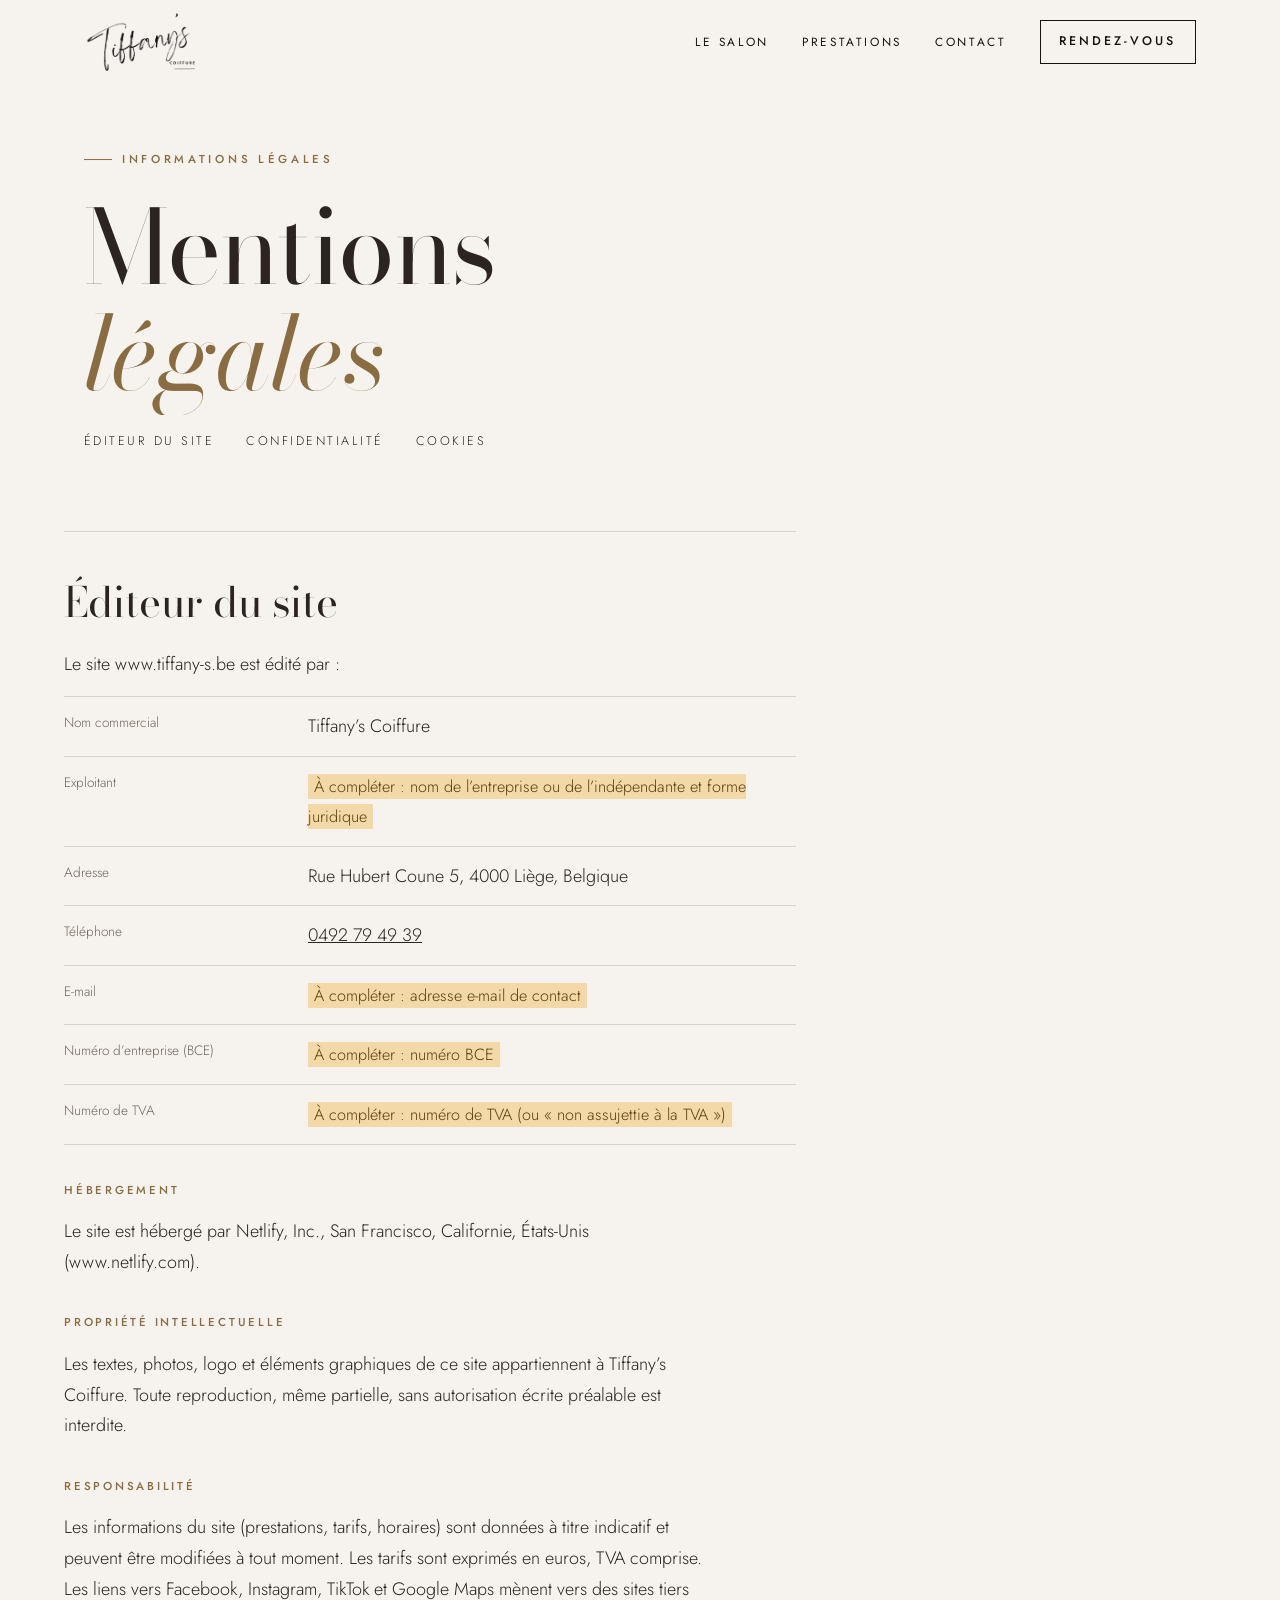
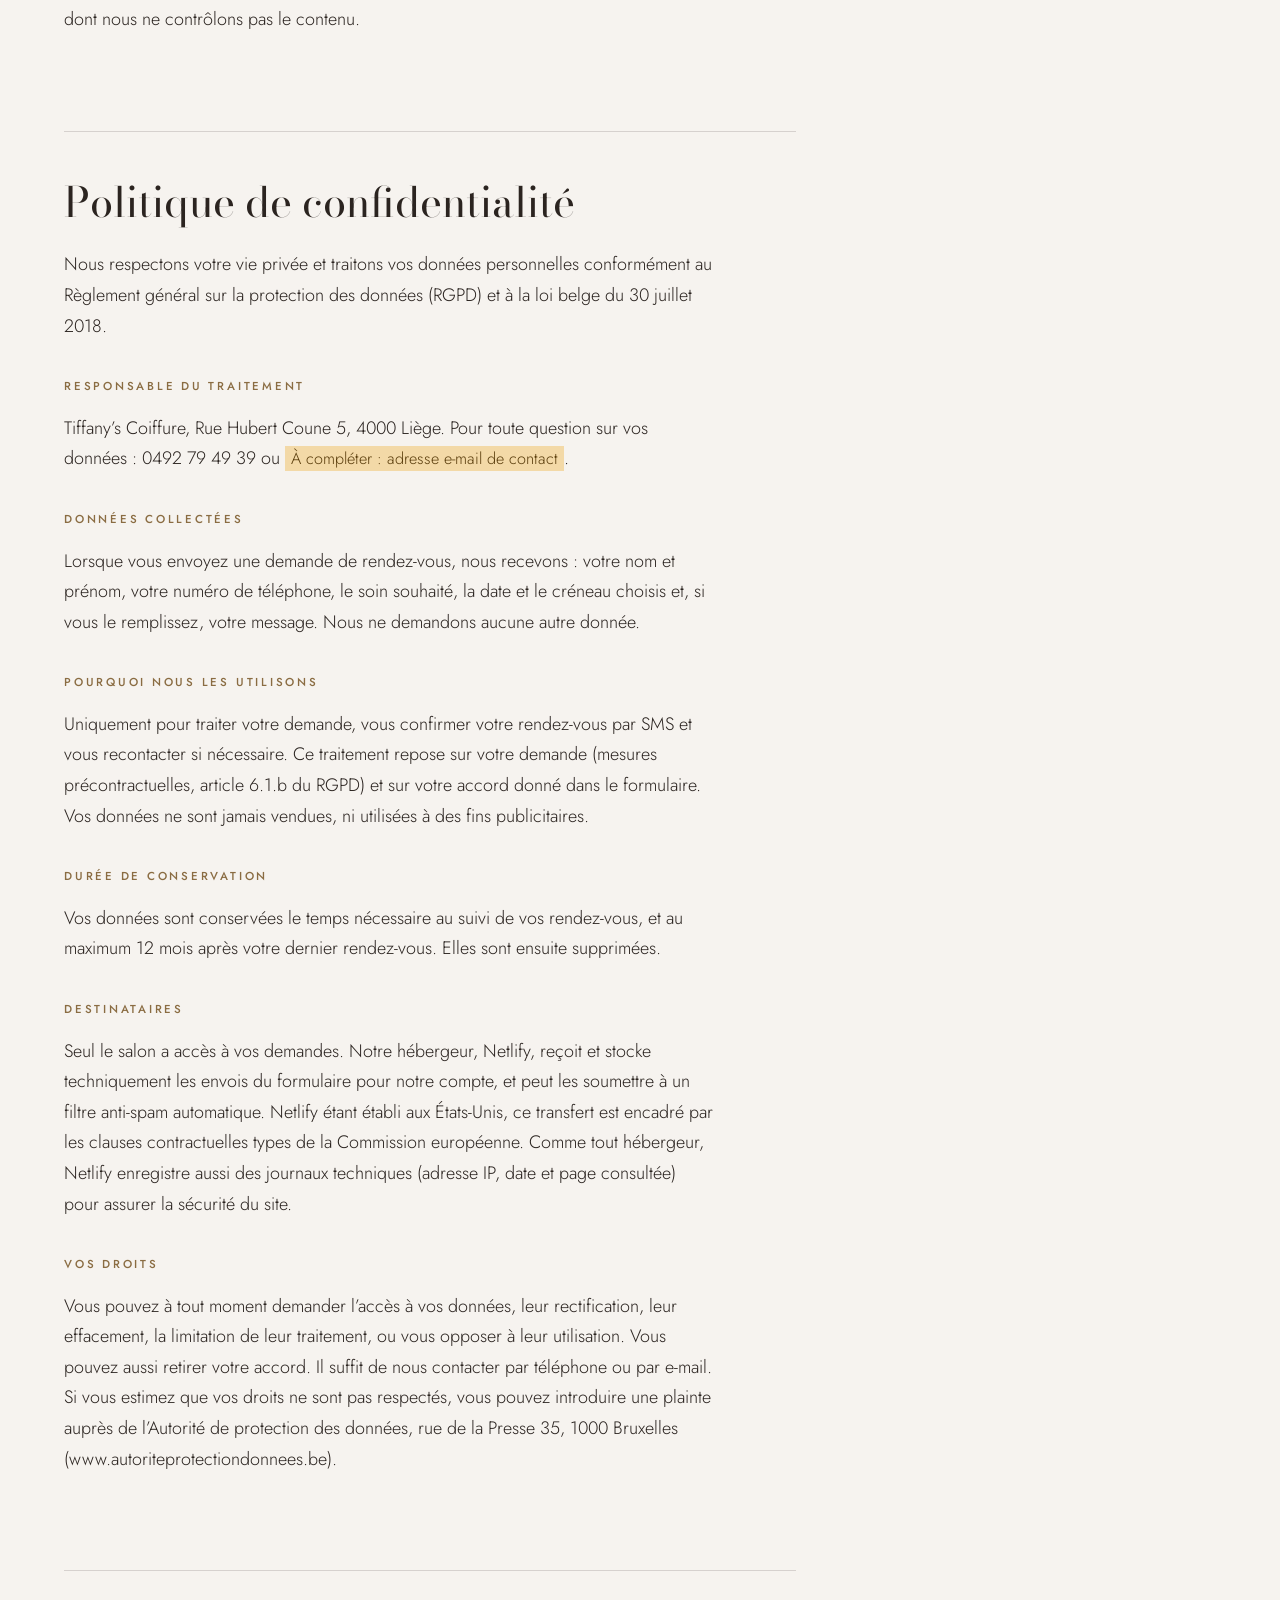
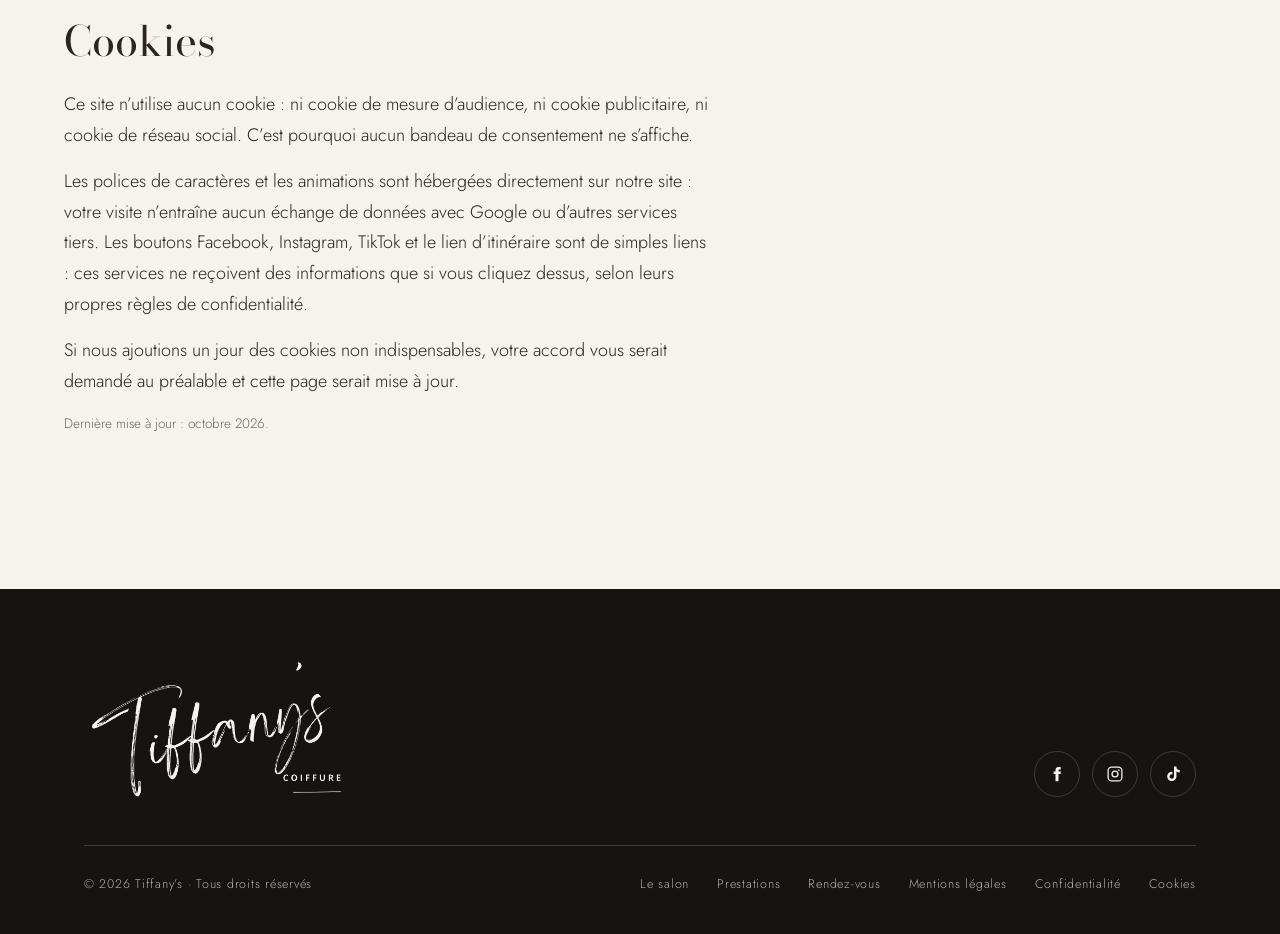
==== mentions-legales.html @ 4e2b8aac "Tiffany's Coiffure : photos et logo du salon, polices hébergées, mentions légales - photos, logo tra" ====
<!DOCTYPE html>
<html lang="fr">
<head>
  <meta charset="utf-8">
  <meta name="viewport" content="width=device-width, initial-scale=1, viewport-fit=cover">
  <title>Mentions légales · Tiffany’s Coiffure</title>
  <meta name="description" content="Mentions légales, politique de confidentialité et politique de cookies du salon de coiffure Tiffany’s à Liège.">
  <meta name="robots" content="noindex, follow">
  <meta property="og:title" content="Tiffany’s · Salon de coiffure à Liège">
  <meta property="og:description" content="L’élégance à votre portée. Prenez rendez-vous en ligne, du mardi au samedi.">
  <meta property="og:image" content="https://www.tiffany-s.be/assets/images/partage.jpg">
  <link rel="icon" href="assets/images/favicon.svg" type="image/svg+xml">
  <link rel="apple-touch-icon" href="assets/images/apple-touch-icon.png">
  <link rel="stylesheet" href="assets/style.css">
  <script type="application/ld+json">
  {"@context":"https://schema.org","@type":"HairSalon","name":"Tiffany’s","url":"https://www.tiffany-s.be/","telephone":"+32492794939","address":{"@type":"PostalAddress","streetAddress":"Rue Hubert Coune 5","postalCode":"4000","addressLocality":"Liège","addressCountry":"BE"},"geo":{"@type":"GeoCoordinates","latitude":50.6466349,"longitude":5.5421235},"openingHours":"Tu-Sa 10:00-18:00"}
  </script>
</head>
<body class="page-legal">
  <a class="sr-only" href="#contenu">Passer au contenu principal</a>

  <header class="entete" id="entete">
    <div class="wrap entete__inner">
      <a class="marque" href="index.html" aria-label="Tiffany’s Coiffure, accueil"><img class="logo" src="assets/images/logo.webp" alt="Tiffany’s Coiffure" width="982" height="515"></a>
      <nav class="nav" aria-label="Navigation principale">
        <a href="index.html#salon">Le salon</a>
        <a href="index.html#prestations">Prestations</a>
        <a href="index.html#visite">Contact</a>
        <a class="btn" href="prendre-rendez-vous.html">Rendez-vous</a>
      </nav>
      <button class="burger" type="button" id="burger" aria-label="Ouvrir le menu" aria-expanded="false" aria-controls="menu-mobile"><span></span><span></span></button>
    </div>
  </header>

  <div class="menu-mobile" id="menu-mobile">
    <ul>
      <li><a href="index.html#salon">Le salon</a></li>
      <li><a href="index.html#prestations">Prestations</a></li>
      <li><a href="index.html#visite">Contact</a></li>
      <li><a href="prendre-rendez-vous.html"><em>Rendez-vous</em></a></li>
    </ul>
    <div class="menu-mobile__pied">
      <span>Rue Hubert Coune 5, 4000 Liège</span>
      <span>0492 79 49 39 · Mardi – samedi, sur rendez-vous</span>
    </div>
  </div>

  <main id="contenu">
    <section class="rdv-tete">
      <div class="wrap">
        <p class="eyebrow" data-intro>Informations légales</p>
        <h1 class="titre" data-reveal="titre"><span class="ligne"><span>Mentions</span></span><span class="ligne"><span><em>légales</em></span></span></h1>
        <nav class="sommaire" aria-label="Sur cette page" data-intro>
          <a class="lien" href="#editeur">Éditeur du site</a>
          <a class="lien" href="#confidentialite">Confidentialité</a>
          <a class="lien" href="#cookies">Cookies</a>
        </nav>
      </div>
    </section>

    <div class="wrap legal">
      <section id="editeur" class="legal__bloc">
        <h2>Éditeur du site</h2>
        <p>Le site www.tiffany-s.be est édité par :</p>
        <dl class="legal__fiche">
          <div><dt>Nom commercial</dt><dd>Tiffany’s Coiffure</dd></div>
          <div><dt>Exploitant</dt><dd><mark class="a-completer">À compléter : nom de l’entreprise ou de l’indépendante et forme juridique</mark></dd></div>
          <div><dt>Adresse</dt><dd>Rue Hubert Coune 5, 4000 Liège, Belgique</dd></div>
          <div><dt>Téléphone</dt><dd><a href="tel:+32492794939">0492 79 49 39</a></dd></div>
          <div><dt>E-mail</dt><dd><mark class="a-completer">À compléter : adresse e-mail de contact</mark></dd></div>
          <div><dt>Numéro d’entreprise (BCE)</dt><dd><mark class="a-completer">À compléter : numéro BCE</mark></dd></div>
          <div><dt>Numéro de TVA</dt><dd><mark class="a-completer">À compléter : numéro de TVA (ou « non assujettie à la TVA »)</mark></dd></div>
        </dl>

        <h3>Hébergement</h3>
        <p>Le site est hébergé par Netlify, Inc., San Francisco, Californie, États-Unis (www.netlify.com).</p>

        <h3>Propriété intellectuelle</h3>
        <p>Les textes, photos, logo et éléments graphiques de ce site appartiennent à Tiffany’s Coiffure. Toute reproduction, même partielle, sans autorisation écrite préalable est interdite.</p>

        <h3>Responsabilité</h3>
        <p>Les informations du site (prestations, tarifs, horaires) sont données à titre indicatif et peuvent être modifiées à tout moment. Les tarifs sont exprimés en euros, TVA comprise. Les liens vers Facebook, Instagram, TikTok et Google Maps mènent vers des sites tiers dont nous ne contrôlons pas le contenu.</p>
      </section>

      <section id="confidentialite" class="legal__bloc">
        <h2>Politique de confidentialité</h2>
        <p>Nous respectons votre vie privée et traitons vos données personnelles conformément au Règlement général sur la protection des données (RGPD) et à la loi belge du 30 juillet 2018.</p>

        <h3>Responsable du traitement</h3>
        <p>Tiffany’s Coiffure, Rue Hubert Coune 5, 4000 Liège. Pour toute question sur vos données : 0492 79 49 39 ou <mark class="a-completer">À compléter : adresse e-mail de contact</mark>.</p>

        <h3>Données collectées</h3>
        <p>Lorsque vous envoyez une demande de rendez-vous, nous recevons : votre nom et prénom, votre numéro de téléphone, le soin souhaité, la date et le créneau choisis et, si vous le remplissez, votre message. Nous ne demandons aucune autre donnée.</p>

        <h3>Pourquoi nous les utilisons</h3>
        <p>Uniquement pour traiter votre demande, vous confirmer votre rendez-vous par SMS et vous recontacter si nécessaire. Ce traitement repose sur votre demande (mesures précontractuelles, article 6.1.b du RGPD) et sur votre accord donné dans le formulaire. Vos données ne sont jamais vendues, ni utilisées à des fins publicitaires.</p>

        <h3>Durée de conservation</h3>
        <p>Vos données sont conservées le temps nécessaire au suivi de vos rendez-vous, et au maximum 12 mois après votre dernier rendez-vous. Elles sont ensuite supprimées.</p>

        <h3>Destinataires</h3>
        <p>Seul le salon a accès à vos demandes. Notre hébergeur, Netlify, reçoit et stocke techniquement les envois du formulaire pour notre compte, et peut les soumettre à un filtre anti-spam automatique. Netlify étant établi aux États-Unis, ce transfert est encadré par les clauses contractuelles types de la Commission européenne. Comme tout hébergeur, Netlify enregistre aussi des journaux techniques (adresse IP, date et page consultée) pour assurer la sécurité du site.</p>

        <h3>Vos droits</h3>
        <p>Vous pouvez à tout moment demander l’accès à vos données, leur rectification, leur effacement, la limitation de leur traitement, ou vous opposer à leur utilisation. Vous pouvez aussi retirer votre accord. Il suffit de nous contacter par téléphone ou par e-mail. Si vous estimez que vos droits ne sont pas respectés, vous pouvez introduire une plainte auprès de l’Autorité de protection des données, rue de la Presse 35, 1000 Bruxelles (www.autoriteprotectiondonnees.be).</p>
      </section>

      <section id="cookies" class="legal__bloc">
        <h2>Cookies</h2>
        <p>Ce site n’utilise aucun cookie : ni cookie de mesure d’audience, ni cookie publicitaire, ni cookie de réseau social. C’est pourquoi aucun bandeau de consentement ne s’affiche.</p>
        <p>Les polices de caractères et les animations sont hébergées directement sur notre site : votre visite n’entraîne aucun échange de données avec Google ou d’autres services tiers. Les boutons Facebook, Instagram, TikTok et le lien d’itinéraire sont de simples liens : ces services ne reçoivent des informations que si vous cliquez dessus, selon leurs propres règles de confidentialité.</p>
        <p>Si nous ajoutions un jour des cookies non indispensables, votre accord vous serait demandé au préalable et cette page serait mise à jour.</p>
        <p class="legal__maj">Dernière mise à jour : octobre 2026.</p>
      </section>
    </div>
  </main>

  <footer class="pied">
    <div class="wrap">
      <div class="pied__haut">
        <a class="marque pied__logo" href="index.html" aria-label="Tiffany’s Coiffure, accueil"><img class="logo logo--clair" src="assets/images/logo-clair.webp" alt="Tiffany’s Coiffure" width="982" height="515"></a>
        <div class="reseaux">
          <a href="https://facebook.com/share/17w8PuqHGD/?mibextid=wwXIfr" target="_blank" rel="noopener" aria-label="Facebook"><svg viewBox="0 0 24 24" aria-hidden="true"><path d="M14 8.5V7c0-.7.3-1 1-1h2V2.5h-3c-3 0-4 1.8-4 4.4V8.5H7.5V12H10v9.5h4V12h2.8l.5-3.5H14z"/></svg></a>
          <a href="https://instagram.com/tiffanys_coiffure?igsh=MTR5dzNoaGJxcWM1OQ==" target="_blank" rel="noopener" aria-label="Instagram"><svg viewBox="0 0 24 24" aria-hidden="true"><path d="M12 7.2A4.8 4.8 0 1 0 12 16.8 4.8 4.8 0 0 0 12 7.2zm0 7.9a3.1 3.1 0 1 1 0-6.2 3.1 3.1 0 0 1 0 6.2zM17.1 5.8a1.1 1.1 0 1 0 0 2.2 1.1 1.1 0 0 0 0-2.2zM16.5 2h-9A5.5 5.5 0 0 0 2 7.5v9A5.5 5.5 0 0 0 7.5 22h9a5.5 5.5 0 0 0 5.5-5.5v-9A5.5 5.5 0 0 0 16.5 2zm3.8 14.5a3.8 3.8 0 0 1-3.8 3.8h-9a3.8 3.8 0 0 1-3.8-3.8v-9a3.8 3.8 0 0 1 3.8-3.8h9a3.8 3.8 0 0 1 3.8 3.8v9z"/></svg></a>
          <a href="https://tiktok.com/@tiffanyanton?_r=1&amp;_t=ZG-92zKto5471N" target="_blank" rel="noopener" aria-label="TikTok"><svg viewBox="0 0 24 24" aria-hidden="true"><path d="M16.6 2h-3.3v13.3a2.9 2.9 0 1 1-2.1-2.8V9.1a6.2 6.2 0 1 0 5.4 6.2V8.6a7.9 7.9 0 0 0 4.4 1.4V6.7a4.4 4.4 0 0 1-4.4-4.7z"/></svg></a>
        </div>
      </div>
      <div class="pied__bas">
        <span>© 2026 Tiffany’s · Tous droits réservés</span>
        <nav aria-label="Liens de pied de page">
          <a class="lien" href="index.html#salon">Le salon</a>
          <a class="lien" href="index.html#prestations">Prestations</a>
          <a class="lien" href="prendre-rendez-vous.html">Rendez-vous</a>
          <a class="lien" href="mentions-legales.html">Mentions légales</a>
          <a class="lien" href="mentions-legales.html#confidentialite">Confidentialité</a>
          <a class="lien" href="mentions-legales.html#cookies">Cookies</a>
        </nav>
      </div>
    </div>
  </footer>

  <script src="assets/js/gsap.min.js"></script>
  <script src="assets/js/ScrollTrigger.min.js"></script>
  <script src="assets/main.js"></script>
</body>
</html>
---- assets/style.css ----
/* Polices hébergées sur le site (aucune requête vers un service tiers) */
@font-face { font-family: "Bodoni Moda"; font-style: normal; font-weight: 400 900; font-display: swap; src: url("fonts/bodoni-moda.woff2") format("woff2"); }
@font-face { font-family: "Bodoni Moda"; font-style: italic; font-weight: 400 900; font-display: swap; src: url("fonts/bodoni-moda-italique.woff2") format("woff2"); }
@font-face { font-family: "Jost"; font-style: normal; font-weight: 300; font-display: swap; src: url("fonts/jost-300.woff2") format("woff2"); }
@font-face { font-family: "Jost"; font-style: normal; font-weight: 400; font-display: swap; src: url("fonts/jost-400.woff2") format("woff2"); }
@font-face { font-family: "Jost"; font-style: normal; font-weight: 500; font-display: swap; src: url("fonts/jost-500.woff2") format("woff2"); }

/* Mise en page : éditorial asymétrique, grandes respirations, sections alternant porcelaine / poudre / ébène.
   Un seul univers de couleurs (clair, chaud), assumé comme identité de marque. */
:root {
  --porcelaine: #f6f3ef;   /* fond principal */
  --poudre: #ecdfd5;       /* fond des sections douces */
  --ebene: #171311;        /* sections sombres, texte fort */
  --encre: #2b2420;        /* texte courant */
  --taupe: #6f645c;        /* texte secondaire */
  --champagne: #b39466;    /* accent décoratif */
  --champagne-fonce: #8a6c42; /* accent lisible sur clair */
  --champagne-clair: #d8c19b; /* accent lisible sur ébène */
  --filet: rgba(43, 36, 32, 0.16);
  --filet-clair: rgba(246, 243, 239, 0.18);

  --f-display: "Bodoni Moda", "Didot", "Bodoni 72", "Times New Roman", serif;
  --f-texte: "Jost", "Futura", "Avenir Next", "Segoe UI", system-ui, sans-serif;

  --gouttiere: clamp(16px, 5vw, 64px);
  --largeur: 1240px;
  --ease: cubic-bezier(0.22, 1, 0.36, 1);
  color-scheme: light;
}

*, *::before, *::after { box-sizing: border-box; }
html { scroll-behavior: smooth; -webkit-text-size-adjust: 100%; }
body {
  margin: 0;
  background: var(--porcelaine);
  color: var(--encre);
  font-family: var(--f-texte);
  font-weight: 300;
  font-size: clamp(16px, 1.05vw + 10px, 18px);
  line-height: 1.7;
  overflow-x: hidden;
  -webkit-font-smoothing: antialiased;
}
img { max-width: 100%; display: block; }
a { color: inherit; }
::selection { background: var(--champagne); color: var(--porcelaine); }
:focus-visible { outline: 1px solid var(--champagne-fonce); outline-offset: 4px; }

[hidden] { display: none !important; }
.sr-only { position: absolute; width: 1px; height: 1px; overflow: hidden; clip: rect(0 0 0 0); white-space: nowrap; }
.wrap { width: 100%; max-width: var(--largeur); margin-inline: auto; padding-inline: var(--gouttiere); }

/* ---------- Typographie ---------- */
.eyebrow {
  font-family: var(--f-texte);
  font-size: 0.72rem;
  font-weight: 500;
  letter-spacing: 0.32em;
  text-transform: uppercase;
  color: var(--champagne-fonce);
  display: inline-flex;
  align-items: center;
  gap: 0.9em;
  margin: 0;
}
.eyebrow::before { content: ""; width: 2.4em; height: 1px; background: currentColor; }
.titre {
  font-family: var(--f-display);
  font-weight: 400;
  font-size: clamp(2.3rem, 4.6vw, 4.4rem);
  line-height: 1.04;
  letter-spacing: -0.015em;
  margin: 0;
  text-wrap: balance;
}
.titre em { font-style: italic; color: var(--champagne-fonce); }
.lede { max-width: 34em; color: var(--taupe); margin: 0; }

/* Lignes masquées pour les révélations de titres */
.ligne { display: block; overflow: hidden; padding-bottom: 0.08em; margin-bottom: -0.08em; }
.ligne > span { display: inline-block; will-change: transform; }

/* ---------- Boutons ---------- */
.btn {
  --c: var(--ebene);
  position: relative;
  display: inline-flex;
  align-items: center;
  gap: 0.9em;
  padding: 1.05em 2em;
  font-family: var(--f-texte);
  font-size: 0.78rem;
  font-weight: 500;
  letter-spacing: 0.24em;
  text-transform: uppercase;
  text-decoration: none;
  color: var(--porcelaine);
  background: var(--c);
  border: 1px solid var(--c);
  border-radius: 0;
  cursor: pointer;
  overflow: hidden;
  isolation: isolate;
  transition: color 0.5s var(--ease), border-color 0.5s var(--ease);
}
.btn::before {
  content: "";
  position: absolute; inset: 0;
  background: var(--champagne);
  transform: scaleX(0);
  transform-origin: right;
  transition: transform 0.6s var(--ease);
  z-index: -1;
}
.btn:hover::before, .btn:focus-visible::before { transform: scaleX(1); transform-origin: left; }
.btn:hover, .btn:focus-visible { border-color: var(--champagne); }
.btn .fleche { width: 1.6em; height: 1px; background: currentColor; position: relative; transition: width 0.5s var(--ease); }
.btn .fleche::after { content: ""; position: absolute; right: 0; top: -3px; width: 7px; height: 7px; border-top: 1px solid currentColor; border-right: 1px solid currentColor; transform: rotate(45deg); }
.btn:hover .fleche { width: 2.4em; }
.btn--clair { --c: var(--porcelaine); color: var(--ebene); }
.btn--clair:hover { color: var(--ebene); }
.btn--ligne { background: transparent; color: var(--encre); }
.btn--ligne:hover { color: var(--porcelaine); }

.lien {
  text-decoration: none;
  background: linear-gradient(currentColor, currentColor) 0 100% / 0 1px no-repeat;
  transition: background-size 0.5s var(--ease);
  padding-bottom: 2px;
}
.lien:hover, .lien:focus-visible { background-size: 100% 1px; }

/* ---------- En-tête ---------- */
.entete {
  position: fixed;
  inset: 0 0 auto 0;
  z-index: 50;
  padding-top: env(safe-area-inset-top, 0px);
  transition: background-color 0.5s var(--ease), transform 0.6s var(--ease), color 0.5s var(--ease), box-shadow 0.5s var(--ease);
  color: var(--ebene);
}
.entete__inner {
  display: flex;
  align-items: center;
  justify-content: space-between;
  gap: 24px;
  height: 84px;
  transition: height 0.5s var(--ease);
}
.entete.est-plein {
  background: rgba(246, 243, 239, 0.88);
  -webkit-backdrop-filter: blur(14px);
  backdrop-filter: blur(14px);
  color: var(--ebene);
  box-shadow: 0 1px 0 var(--filet);
}
.entete.est-plein .entete__inner { height: 68px; }
.entete.est-plein .marque .logo { width: 96px; }
.marque .logo { transition: width 0.5s var(--ease); }
.entete.est-cache { transform: translateY(-100%); }
.menu-ouvert .entete .marque { opacity: 0; pointer-events: none; }
.marque { transition: opacity 0.4s var(--ease); }

.marque {
  font-family: var(--f-display);
  font-size: 1.65rem;
  font-weight: 400;
  letter-spacing: 0.01em;
  text-decoration: none;
  line-height: 1;
  display: inline-flex;
  flex-direction: column;
}
.marque .logo { width: 112px; }
.marque small {
  font-family: var(--f-texte);
  font-size: 0.56rem;
  letter-spacing: 0.42em;
  text-transform: uppercase;
  margin-top: 6px;
  opacity: 0.7;
}
.nav { display: flex; align-items: center; gap: clamp(20px, 2.6vw, 40px); }
.nav a:not(.btn) {
  font-size: 0.74rem;
  font-weight: 400;
  letter-spacing: 0.22em;
  text-transform: uppercase;
  text-decoration: none;
  position: relative;
  padding-block: 6px;
}
.nav a:not(.btn)::after {
  content: ""; position: absolute; left: 0; bottom: 0; height: 1px; width: 100%;
  background: currentColor; transform: scaleX(0); transform-origin: right;
  transition: transform 0.5s var(--ease);
}
.nav a:not(.btn):hover::after, .nav a[aria-current="page"]::after { transform: scaleX(1); transform-origin: left; }
.nav .btn { padding: 0.85em 1.5em; --c: currentColor; background: transparent; color: inherit; }
.nav .btn:hover { color: var(--porcelaine); }

.burger {
  display: none;
  width: 44px; height: 44px;
  background: none; border: 0; padding: 0; color: inherit; cursor: pointer;
  position: relative; z-index: 60;
}
.burger span { position: absolute; left: 10px; right: 10px; height: 1px; background: currentColor; transition: transform 0.5s var(--ease), top 0.5s var(--ease); }
.burger span:first-child { top: 18px; }
.burger span:last-child { top: 26px; }
.menu-ouvert .burger span:first-child { top: 22px; transform: rotate(45deg); }
.menu-ouvert .burger span:last-child { top: 22px; transform: rotate(-45deg); }

.menu-mobile {
  position: fixed; inset: 0; z-index: 55;
  background: var(--ebene); color: var(--porcelaine);
  display: flex; flex-direction: column; justify-content: center;
  padding: calc(96px + env(safe-area-inset-top, 0px)) var(--gouttiere) calc(40px + env(safe-area-inset-bottom, 0px));
  clip-path: inset(0 0 100% 0);
  transition: clip-path 0.8s var(--ease);
  visibility: hidden;
}
.menu-ouvert .menu-mobile { clip-path: inset(0 0 0 0); visibility: visible; }
.menu-ouvert .entete { color: var(--porcelaine); background: transparent; box-shadow: none; -webkit-backdrop-filter: none; backdrop-filter: none; }
.menu-mobile ul { list-style: none; margin: 0; padding: 0; display: grid; gap: 8px; }
.menu-mobile li { overflow: hidden; }
.menu-mobile li a {
  display: inline-block;
  font-family: var(--f-display);
  font-size: clamp(2.2rem, 10vw, 3.4rem);
  line-height: 1.15;
  text-decoration: none;
  transform: translateY(110%);
  transition: transform 0.8s var(--ease);
}
.menu-ouvert .menu-mobile li a { transform: none; }
.menu-ouvert .menu-mobile li:nth-child(2) a { transition-delay: 0.06s; }
.menu-ouvert .menu-mobile li:nth-child(3) a { transition-delay: 0.12s; }
.menu-ouvert .menu-mobile li:nth-child(4) a { transition-delay: 0.18s; }
.menu-ouvert .menu-mobile li:nth-child(5) a { transition-delay: 0.24s; }
.menu-mobile__pied { margin-top: 48px; display: grid; gap: 6px; font-size: 0.9rem; color: var(--champagne-clair); }

/* ---------- Héros ---------- */
.heros {
  position: relative;
  background: var(--porcelaine);
  min-height: clamp(620px, 100svh, 980px);
  display: flex;
  align-items: center;
  overflow: hidden;
  padding-block: calc(120px + env(safe-area-inset-top, 0px)) 80px;
}
.heros::before {
  content: "";
  position: absolute; top: 0; right: 0; bottom: 0;
  width: 38%;
  background: var(--poudre);
  transform-origin: top;
}
.heros__grille {
  position: relative;
  display: grid;
  grid-template-columns: minmax(0, 1.1fr) minmax(0, 0.9fr);
  align-items: center;
  gap: clamp(32px, 6vw, 96px);
}
.heros__texte { min-width: 0; display: grid; gap: 26px; justify-items: start; }
.heros__nom { margin: 0; width: 100%; max-width: 640px; }
.heros__devise {
  font-family: var(--f-display);
  font-style: italic;
  font-size: clamp(1.4rem, 2.5vw, 2.2rem);
  line-height: 1.25;
  margin: 0;
}
.heros__intro { max-width: 30em; color: var(--taupe); margin: 0; }
.heros__filet { width: min(320px, 60%); height: 1px; background: var(--champagne); transform-origin: left; }
.heros__actions { display: flex; flex-wrap: wrap; align-items: center; gap: 18px 28px; margin-top: 6px; }
.heros__tel { font-size: 0.85rem; letter-spacing: 0.12em; color: var(--taupe); text-decoration: none; }
.heros__tel strong { font-weight: 400; color: var(--encre); font-variant-numeric: tabular-nums; }

.heros__visuel { position: relative; min-width: 0; justify-self: end; width: 100%; max-width: 480px; isolation: isolate; }
.heros__cadre { position: relative; aspect-ratio: 0.85; max-width: 100%; overflow: hidden; }
.heros__cadre img { width: 100%; height: 115%; object-fit: cover; will-change: transform; }
.heros__visuel::after {
  content: "";
  position: absolute;
  inset: 22px -22px -22px 22px;
  border: 1px solid var(--champagne);
  z-index: -1;
}
.heros__legende {
  position: absolute; left: -34px; bottom: 0;
  writing-mode: vertical-rl; transform: rotate(180deg);
  font-size: 0.64rem; letter-spacing: 0.4em; text-transform: uppercase; color: var(--champagne-fonce);
}
.defiler {
  position: absolute; left: var(--gouttiere); bottom: 26px;
  display: flex; align-items: center; gap: 14px;
  font-size: 0.6rem; letter-spacing: 0.4em; text-transform: uppercase; color: var(--taupe);
  text-decoration: none;
}
.defiler i { display: block; width: 1px; height: 46px; background: var(--filet); position: relative; overflow: hidden; }
.defiler i::after {
  content: ""; position: absolute; left: 0; top: -100%; width: 100%; height: 100%;
  background: var(--champagne-fonce);
  animation: goutte 2.2s var(--ease) infinite;
}
@keyframes goutte { to { top: 100%; } }

/* Logo manuscrit (fond transparent) */
.logo { display: block; width: 100%; height: auto; }

/* Image manquante : cadre élégant avec monogramme */
.cadre-img { position: relative; background: var(--poudre); }
.cadre-img::before {
  content: "T";
  position: absolute; inset: 0;
  display: grid; place-items: center;
  font-family: var(--f-display); font-style: italic;
  font-size: clamp(4rem, 10vw, 8rem);
  color: rgba(138, 108, 66, 0.25);
}
.heros__cadre::before { color: rgba(216, 193, 155, 0.18); }
.cadre-img img { position: relative; }

/* ---------- Bandeau défilant ---------- */
.bandeau {
  background: var(--porcelaine);
  border-bottom: 1px solid var(--filet);
  overflow: hidden;
  padding-block: clamp(20px, 3vw, 34px);
}
.bandeau__piste { display: flex; width: max-content; will-change: transform; }
.bandeau__groupe { display: flex; align-items: center; flex-shrink: 0; }
.bandeau__groupe span {
  font-family: var(--f-display);
  font-size: clamp(1.8rem, 4.4vw, 3.6rem);
  font-style: italic;
  line-height: 1.1;
  white-space: nowrap;
  padding-inline: clamp(18px, 2.4vw, 36px);
}
.bandeau__groupe span:nth-child(even) { font-style: normal; color: transparent; -webkit-text-stroke: 1px var(--encre); }
.bandeau__groupe b { width: 9px; height: 9px; border: 1px solid var(--champagne); transform: rotate(45deg); flex-shrink: 0; }

/* ---------- Sections ---------- */
.section { padding-block: clamp(80px, 12vw, 168px); position: relative; }
.section--poudre { background: var(--poudre); }
.section--ebene { background: var(--ebene); color: var(--porcelaine); }
.section--ebene .eyebrow { color: var(--champagne-clair); }
.section--ebene .titre em { color: var(--champagne-clair); }
.section--ebene .lede { color: rgba(246, 243, 239, 0.72); }

/* Philosophie */
.philo {
  display: grid;
  grid-template-columns: minmax(0, 5fr) minmax(0, 6fr);
  gap: clamp(40px, 7vw, 120px);
  align-items: center;
}
.philo__visuel { position: relative; min-width: 0; }
.philo__cadre { aspect-ratio: 1.0372; max-width: 100%; overflow: hidden; }
.philo__cadre img { width: 100%; height: 118%; object-fit: cover; will-change: transform; }
.philo__pastille {
  position: absolute; right: clamp(-16px, -2vw, -28px); bottom: clamp(-28px, -3vw, -40px);
  width: clamp(116px, 13vw, 156px); aspect-ratio: 1;
  border-radius: 50%;
  background: var(--ebene); color: var(--porcelaine);
  display: grid; place-items: center; text-align: center;
  font-family: var(--f-display); font-style: italic; font-size: clamp(0.95rem, 1.2vw, 1.1rem); line-height: 1.2;
  padding: 18px;
}
.philo__pastille svg { position: absolute; inset: 0; width: 100%; height: 100%; animation: tourne 26s linear infinite; }
.philo__pastille text { font-family: var(--f-texte); font-style: normal; font-size: 8.6px; letter-spacing: 3.2px; text-transform: uppercase; fill: var(--champagne-clair); }
@keyframes tourne { to { transform: rotate(360deg); } }
.philo__texte { min-width: 0; display: grid; gap: 28px; }
.philo__faits {
  display: grid; grid-template-columns: repeat(3, minmax(0, 1fr));
  border-top: 1px solid var(--filet);
  margin-top: 12px;
}
.philo__faits div { padding: 22px 16px 0 0; display: grid; gap: 4px; }
.philo__faits div + div { padding-left: 16px; border-left: 1px solid var(--filet); }
.philo__faits dt { font-size: 0.66rem; letter-spacing: 0.26em; text-transform: uppercase; color: var(--taupe); }
.philo__faits dd { margin: 0; font-family: var(--f-display); font-size: clamp(1.05rem, 1.5vw, 1.3rem); line-height: 1.3; }

/* Prestations */
.tarifs {
  display: grid;
  grid-template-columns: minmax(0, 4fr) minmax(0, 7fr);
  gap: clamp(40px, 7vw, 120px);
  align-items: start;
}
.tarifs__intro { display: grid; gap: 28px; position: sticky; top: 120px; min-width: 0; }
.carte { list-style: none; margin: 0; padding: 0; min-width: 0; counter-reset: soin; }
.carte li {
  position: relative;
  display: grid;
  grid-template-columns: minmax(0, auto) minmax(24px, 1fr) auto;
  align-items: baseline;
  gap: 14px;
  padding-block: 22px;
  border-bottom: 1px solid var(--filet);
}
.carte li::after {
  content: ""; position: absolute; left: 0; bottom: -1px; height: 1px; width: 100%;
  background: var(--champagne-fonce); transform: scaleX(0); transform-origin: left;
  transition: transform 0.7s var(--ease);
}
.carte li:hover::after { transform: scaleX(1); }
.carte__nom { font-family: var(--f-display); font-size: clamp(1.15rem, 1.8vw, 1.55rem); line-height: 1.25; transition: transform 0.6s var(--ease); }
.carte__nom small { display: block; font-family: var(--f-texte); font-size: 0.72rem; letter-spacing: 0.14em; text-transform: uppercase; color: var(--taupe); margin-top: 4px; }
.carte li:hover .carte__nom { transform: translateX(10px); }
.carte__points { border-bottom: 1px dotted rgba(43, 36, 32, 0.35); transform: translateY(-6px); }
.carte__prix { font-family: var(--f-display); font-size: clamp(1.15rem, 1.8vw, 1.5rem); font-variant-numeric: tabular-nums lining-nums; white-space: nowrap; }
.carte__prix sup { font-family: var(--f-texte); font-size: 0.55em; margin-left: 2px; color: var(--champagne-fonce); }
.tarifs__note { font-size: 0.85rem; color: var(--taupe); margin-top: 26px; }

/* Soin / appel */
.soin {
  display: grid;
  grid-template-columns: minmax(0, 6fr) minmax(0, 5fr);
  gap: clamp(40px, 7vw, 120px);
  align-items: center;
}
.soin__texte { display: grid; gap: 30px; min-width: 0; justify-items: start; }
.soin__geant {
  position: absolute; left: 0; right: 0; bottom: clamp(18px, 3vw, 40px);
  font-family: var(--f-display); font-style: italic;
  font-size: clamp(4rem, 14vw, 13rem); line-height: 1;
  white-space: nowrap;
  color: transparent; -webkit-text-stroke: 1px rgba(216, 193, 155, 0.18);
  pointer-events: none; user-select: none;
  will-change: transform;
}
.section--ebene { overflow: hidden; }
.soin__visuel { position: relative; min-width: 0; padding-bottom: 64px; }
.soin__cadre { aspect-ratio: 0.75; max-width: 100%; overflow: hidden; background: #2a2320; margin-left: auto; width: min(100%, 360px); }
.soin__cadre img { width: 100%; height: 118%; object-fit: cover; will-change: transform; }
.soin__cadre.cadre-img::before { color: rgba(216, 193, 155, 0.18); }
.soin__horaires { position: absolute; left: 0; bottom: 0; width: min(88%, 360px); border: 1px solid var(--filet-clair); padding: clamp(24px, 3vw, 36px); display: grid; gap: 16px; z-index: 1; background: rgba(23, 19, 17, 0.92); -webkit-backdrop-filter: blur(8px); backdrop-filter: blur(8px); }
.horaires { margin: 0; display: grid; gap: 0; }
.horaires div { display: flex; justify-content: space-between; gap: 16px; padding-block: 14px; border-bottom: 1px solid var(--filet-clair); }
.horaires dt { font-weight: 300; }
.horaires dd { margin: 0; font-variant-numeric: tabular-nums; color: var(--champagne-clair); text-align: right; }
.horaires .ferme dd { color: rgba(246, 243, 239, 0.5); font-style: italic; }
.mention { font-family: var(--f-display); font-style: italic; font-size: 1.15rem; color: var(--porcelaine); margin: 0; }

/* Visite */
.visite { display: grid; grid-template-columns: minmax(0, 1fr) minmax(0, 1fr); gap: clamp(40px, 7vw, 120px); align-items: end; }
.visite__bloc { display: grid; gap: 26px; min-width: 0; }
.coordonnees { display: grid; grid-template-columns: repeat(2, minmax(0, 1fr)); gap: 0; border-top: 1px solid var(--filet); }
.coordonnees > div { padding: 26px 20px 26px 0; display: grid; gap: 8px; align-content: start; border-bottom: 1px solid var(--filet); }
.coordonnees > div:nth-child(even) { padding-left: 20px; border-left: 1px solid var(--filet); }
.coordonnees h3 { margin: 0; font-size: 0.66rem; font-weight: 500; letter-spacing: 0.28em; text-transform: uppercase; color: var(--champagne-fonce); }
.coordonnees p { margin: 0; font-family: var(--f-display); font-size: clamp(1.1rem, 1.6vw, 1.35rem); line-height: 1.4; }
.coordonnees a { text-decoration: none; }

/* Appel final */
.final { text-align: center; display: grid; justify-items: center; gap: 36px; }
.final .titre { font-size: clamp(2.8rem, 8vw, 7.4rem); }

/* ---------- Pied de page ---------- */
.pied { background: var(--ebene); color: rgba(246, 243, 239, 0.7); padding-block: 72px calc(36px + env(safe-area-inset-bottom, 0px)); font-size: 0.9rem; }
.pied__haut { display: flex; flex-wrap: wrap; justify-content: space-between; align-items: flex-end; gap: 32px; padding-bottom: 48px; border-bottom: 1px solid var(--filet-clair); }
.pied .marque { color: var(--porcelaine); font-size: clamp(2.6rem, 6vw, 4.2rem); }
.reseaux { display: flex; gap: 12px; }
.reseaux a {
  width: 46px; height: 46px; border: 1px solid var(--filet-clair); border-radius: 50%;
  display: grid; place-items: center; color: var(--porcelaine);
  transition: background-color 0.4s var(--ease), border-color 0.4s var(--ease), color 0.4s var(--ease), transform 0.4s var(--ease);
}
.reseaux a:hover { background: var(--champagne); border-color: var(--champagne); color: var(--ebene); transform: translateY(-3px); }
.reseaux svg { width: 18px; height: 18px; fill: currentColor; }
.pied__bas { display: flex; flex-wrap: wrap; justify-content: space-between; gap: 12px 32px; padding-top: 28px; font-size: 0.78rem; letter-spacing: 0.06em; }
.pied__bas nav { display: flex; flex-wrap: wrap; gap: 8px 28px; }
.pied__bas a { text-decoration: none; }

/* ---------- Page rendez-vous ---------- */
.rdv-tete { padding-block: calc(150px + env(safe-area-inset-top, 0px)) clamp(48px, 6vw, 80px); }
.rdv-tete .wrap { display: grid; gap: 24px; }
.rdv-tete .titre { font-size: clamp(2.8rem, 8vw, 6.6rem); }
.rdv { display: grid; grid-template-columns: minmax(0, 7fr) minmax(0, 4fr); gap: clamp(40px, 6vw, 96px); align-items: start; padding-bottom: clamp(80px, 12vw, 160px); }
.formulaire { display: grid; gap: clamp(40px, 5vw, 56px); min-width: 0; }
.etape { border: 0; margin: 0; padding: 0; display: grid; gap: 22px; min-width: 0; }
.etape legend { padding: 0; margin-bottom: 22px; display: flex; align-items: baseline; gap: 16px; width: 100%; border-bottom: 1px solid var(--filet); padding-bottom: 14px; }
.etape legend b { font-family: var(--f-display); font-style: italic; font-weight: 400; font-size: 1.6rem; color: var(--champagne-fonce); font-variant-numeric: lining-nums; }
.etape legend span { font-family: var(--f-display); font-size: clamp(1.4rem, 2.4vw, 1.9rem); }
.champs { display: grid; grid-template-columns: repeat(2, minmax(0, 1fr)); gap: 22px 28px; }
.champ { display: grid; gap: 8px; min-width: 0; }
.champ--large { grid-column: 1 / -1; }
.champ label, .groupe-titre { font-size: 0.7rem; font-weight: 500; letter-spacing: 0.24em; text-transform: uppercase; color: var(--taupe); }
.champ input, .champ textarea {
  width: 100%;
  font: inherit; font-weight: 300;
  color: var(--encre);
  background: transparent;
  border: 0; border-bottom: 1px solid rgba(43, 36, 32, 0.3);
  border-radius: 0;
  padding: 10px 0 12px;
  transition: border-color 0.4s var(--ease);
}
.champ textarea { min-height: 120px; resize: vertical; }
.champ input:focus, .champ textarea:focus { outline: none; border-bottom-color: var(--champagne-fonce); box-shadow: 0 1px 0 var(--champagne-fonce); }
.champ input::placeholder, .champ textarea::placeholder { color: rgba(111, 100, 92, 0.6); }
.aide { font-size: 0.82rem; color: var(--taupe); margin: 0; }
.erreur { font-size: 0.82rem; color: #9b3b2b; margin: 0; min-height: 1.2em; }

.choix { display: flex; flex-wrap: wrap; gap: 10px; }
.choix label { position: relative; cursor: pointer; }
.choix input { position: absolute; opacity: 0; inset: 0; cursor: pointer; }
.choix span {
  display: inline-block;
  padding: 0.75em 1.25em;
  border: 1px solid rgba(43, 36, 32, 0.25);
  font-size: 0.92rem;
  line-height: 1.3;
  transition: background-color 0.4s var(--ease), color 0.4s var(--ease), border-color 0.4s var(--ease);
}
.choix label:hover span { border-color: var(--encre); }
.choix input:checked + span { background: var(--ebene); border-color: var(--ebene); color: var(--porcelaine); }
.choix input:focus-visible + span { outline: 1px solid var(--champagne-fonce); outline-offset: 3px; }
.choix--creneaux span { font-variant-numeric: tabular-nums; min-width: 9.5em; text-align: center; }

.formulaire__envoi { display: flex; flex-wrap: wrap; align-items: center; gap: 18px 28px; }
.formulaire__envoi .aide { max-width: 26em; }
.cache { display: none; }

.confirmation { display: grid; gap: 22px; justify-items: start; padding: clamp(32px, 5vw, 56px); background: var(--poudre); }
.confirmation .titre { font-size: clamp(2rem, 4vw, 3rem); }

.rdv-aside { display: grid; gap: 32px; position: sticky; top: 110px; min-width: 0; }
.rdv-aside__cadre { aspect-ratio: 1.0372; max-width: 100%; overflow: hidden; }
.rdv-aside__cadre img { width: 100%; height: 118%; object-fit: cover; }
.carte-contact { background: var(--ebene); color: var(--porcelaine); padding: clamp(28px, 3vw, 40px); display: grid; gap: 18px; }
.carte-contact .eyebrow { color: var(--champagne-clair); }
.carte-contact p { margin: 0; color: rgba(246, 243, 239, 0.75); }
.carte-contact .tel { font-family: var(--f-display); font-size: clamp(1.6rem, 2.6vw, 2.1rem); color: var(--porcelaine); text-decoration: none; font-variant-numeric: lining-nums; }
.carte-contact .horaires div { padding-block: 10px; }
.carte-contact__portrait { display: flex; gap: 16px; align-items: center; }
.carte-contact__portrait .cadre-img { width: 64px; aspect-ratio: 0.75; flex-shrink: 0; overflow: hidden; background: #2a2320; }
.carte-contact__portrait .cadre-img::before { font-size: 1.6rem; color: rgba(216, 193, 155, 0.3); }
.carte-contact__portrait img { width: 100%; height: 100%; object-fit: cover; }

/* ---------- Responsive ---------- */
@media (max-width: 960px) {
  .nav { display: none; }
  .burger { display: block; }
  .heros__grille, .philo, .tarifs, .soin, .visite, .rdv { grid-template-columns: minmax(0, 1fr); }
  .heros { align-items: flex-start; }
  .heros__visuel { justify-self: start; max-width: 400px; width: calc(100% - 24px); }
  .heros::before { width: 100%; top: auto; height: 34%; }
  .heros__legende { display: none; }
  .tarifs__intro, .rdv-aside { position: static; }
  .philo__visuel { margin-right: 24px; }
  .defiler { display: none; }
}
@media (max-width: 560px) {
  .champs { grid-template-columns: minmax(0, 1fr); }
  .philo__faits { grid-template-columns: minmax(0, 1fr); }
  .philo__faits div + div { padding-left: 0; border-left: 0; border-top: 1px solid var(--filet); margin-top: 18px; }
  .coordonnees { grid-template-columns: minmax(0, 1fr); }
  .coordonnees > div:nth-child(even) { padding-left: 0; border-left: 0; }
  .carte li { grid-template-columns: minmax(0, 1fr) auto; }
  .carte__points { display: none; }
  .heros__legende { display: none; }
}

@media (prefers-reduced-motion: reduce) {
  html { scroll-behavior: auto; }
  *, *::before, *::after { animation-duration: 0.01ms !important; animation-iteration-count: 1 !important; transition-duration: 0.01ms !important; }
}
.pied .pied__logo .logo { width: clamp(180px, 22vw, 260px); }
.consentement { display: grid; gap: 6px; }
.consentement label { display: flex; gap: 14px; align-items: flex-start; font-size: 0.92rem; color: var(--taupe); cursor: pointer; }
.consentement input { appearance: none; -webkit-appearance: none; flex-shrink: 0; width: 20px; height: 20px; margin: 3px 0 0; border: 1px solid rgba(43, 36, 32, 0.4); border-radius: 0; background: transparent; display: grid; place-items: center; cursor: pointer; transition: background-color 0.3s var(--ease), border-color 0.3s var(--ease); }
.consentement input::after { content: ""; width: 10px; height: 5px; border-left: 1.5px solid var(--porcelaine); border-bottom: 1.5px solid var(--porcelaine); transform: rotate(-45deg) translate(1px, -1px); opacity: 0; }
.consentement input:checked { background: var(--ebene); border-color: var(--ebene); }
.consentement input:checked::after { opacity: 1; }
.consentement a { color: var(--encre); }

/* ---------- Page mentions légales ---------- */
.sommaire { display: flex; flex-wrap: wrap; gap: 10px 32px; font-size: 0.78rem; letter-spacing: 0.2em; text-transform: uppercase; }
.sommaire a { text-decoration: none; }
.legal { display: grid; gap: clamp(56px, 8vw, 96px); padding-bottom: clamp(80px, 12vw, 160px); max-width: 860px; margin-inline: 0; }
.legal__bloc { display: grid; gap: 16px; scroll-margin-top: 110px; border-top: 1px solid var(--filet); padding-top: clamp(32px, 4vw, 48px); }
.legal__bloc h2 { font-family: var(--f-display); font-weight: 400; font-size: clamp(1.9rem, 3.4vw, 2.6rem); line-height: 1.1; margin: 0 0 8px; }
.legal__bloc h3 { font-family: var(--f-texte); font-size: 0.72rem; font-weight: 500; letter-spacing: 0.24em; text-transform: uppercase; color: var(--champagne-fonce); margin: 20px 0 0; }
.legal__bloc p { margin: 0; max-width: 65ch; }
.legal__fiche { margin: 0; display: grid; border-top: 1px solid var(--filet); }
.legal__fiche div { display: grid; grid-template-columns: minmax(0, 220px) minmax(0, 1fr); gap: 8px 24px; padding-block: 14px; border-bottom: 1px solid var(--filet); }
.legal__fiche dt { font-size: 0.85rem; color: var(--taupe); }
.legal__fiche dd { margin: 0; }
.legal__maj { font-size: 0.85rem; color: var(--taupe); }
.a-completer { background: #f3d9a7; color: #5a3d0c; padding: 1px 6px; font-size: 0.9em; }
@media (max-width: 560px) { .legal__fiche div { grid-template-columns: minmax(0, 1fr); } }
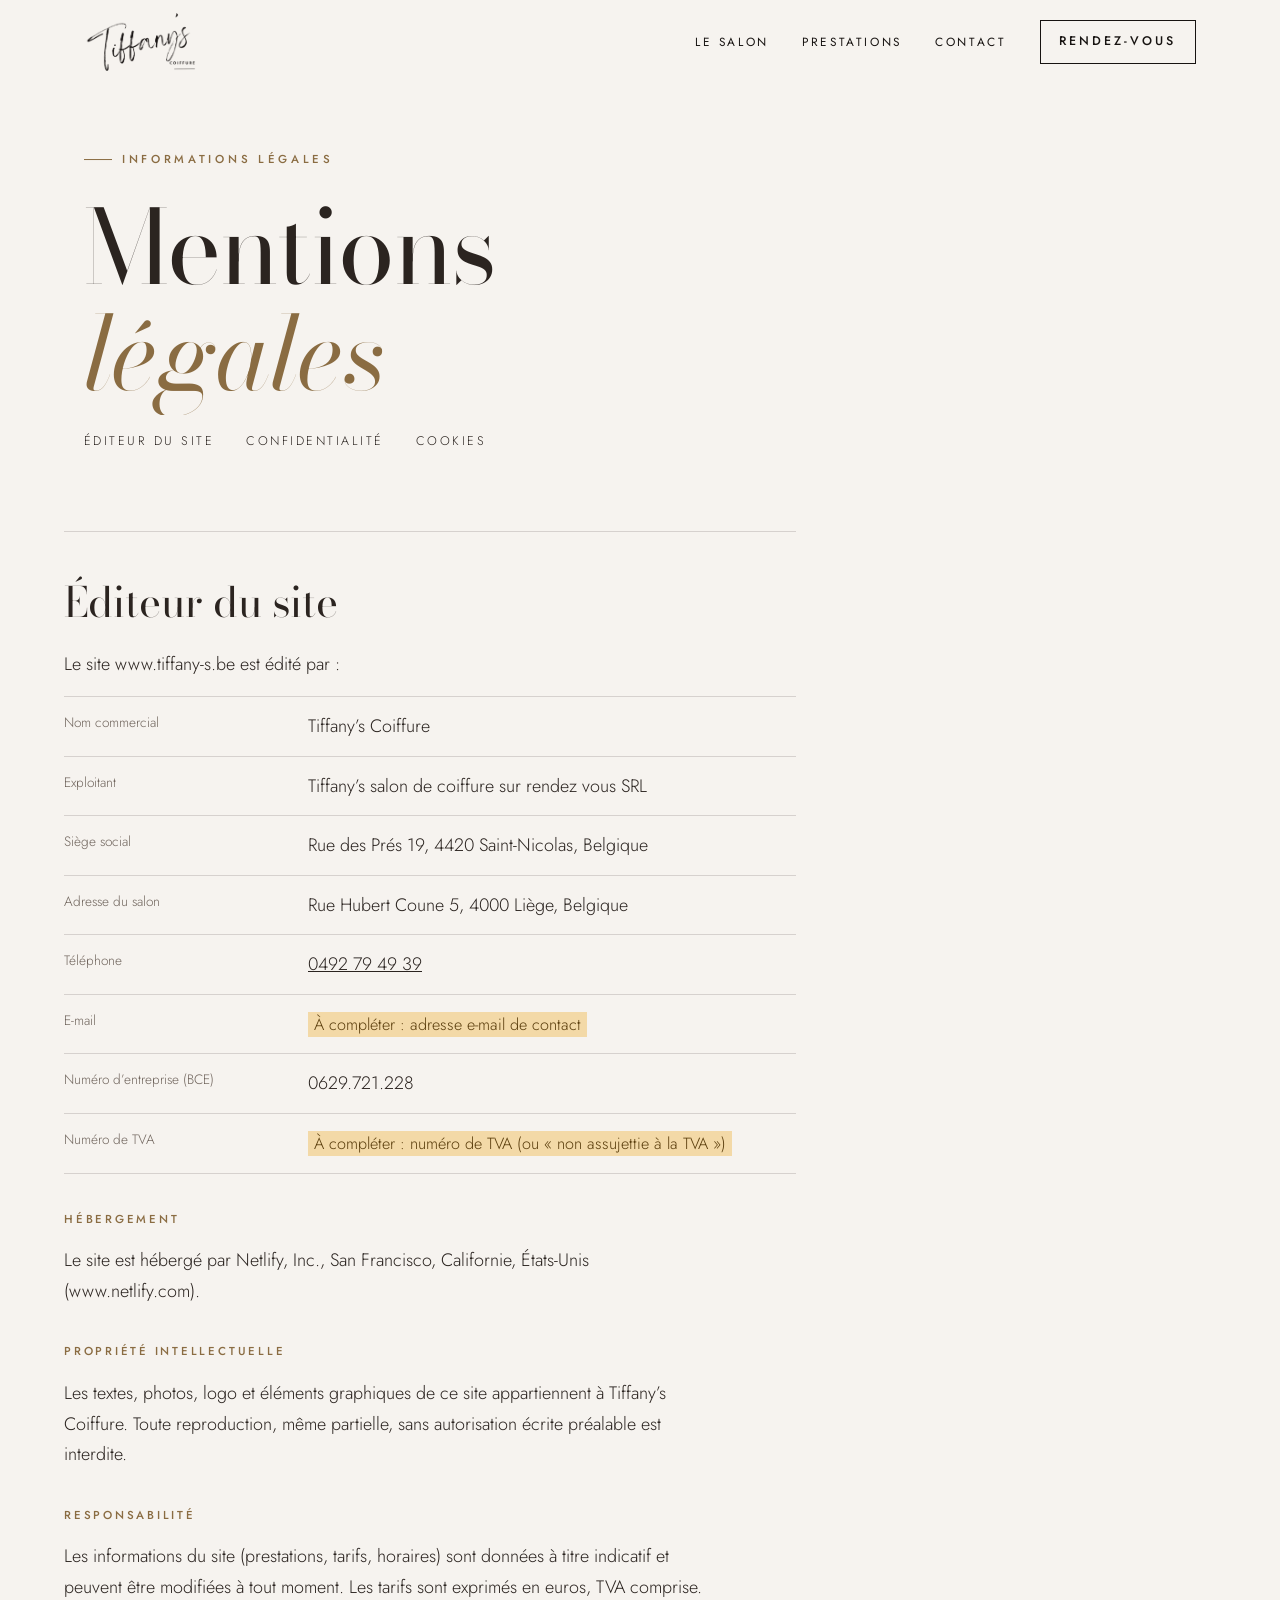
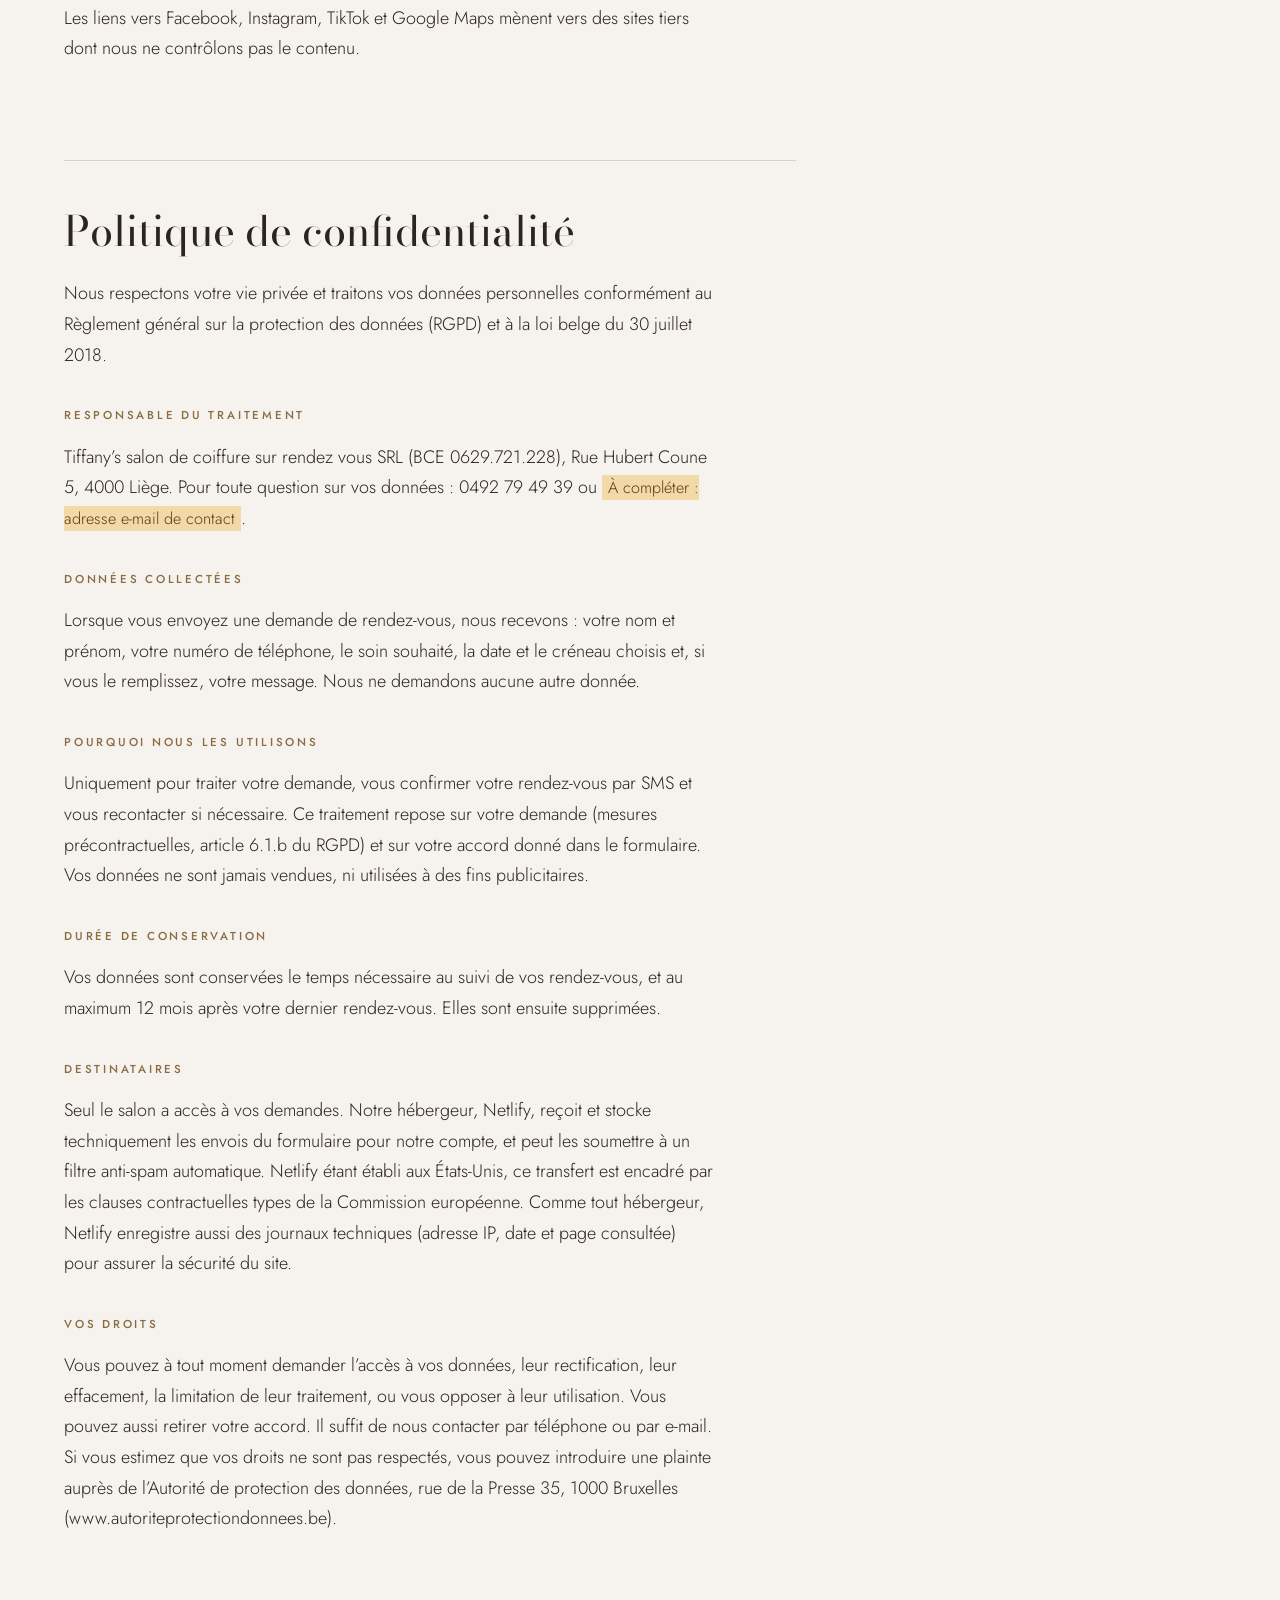
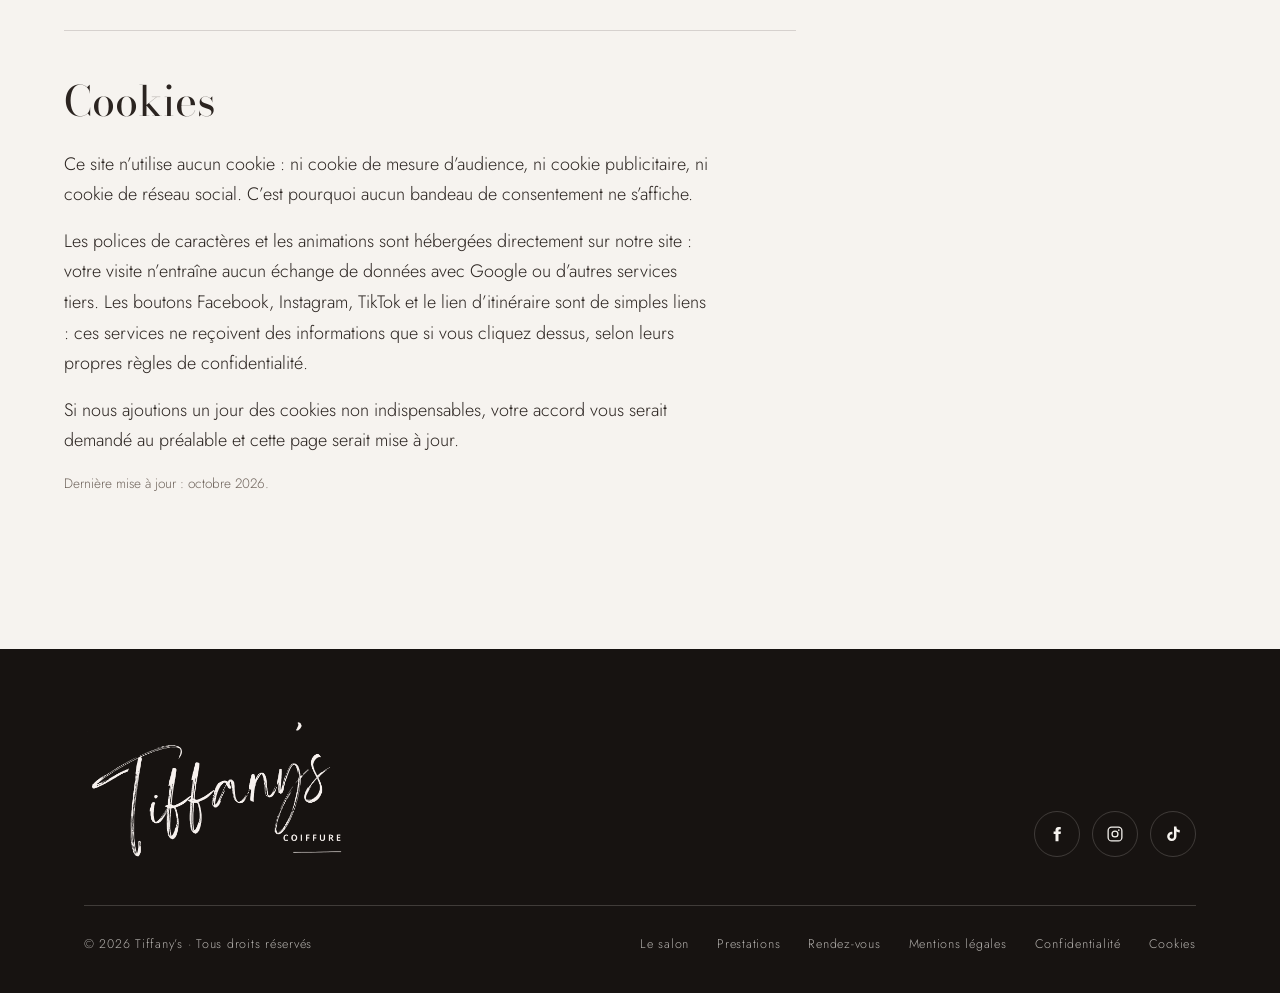
==== commit c391e1fb: "Tiffany's Coiffure : données BCE dans les mentions légales" ====
--- a/mentions-legales.html
+++ b/mentions-legales.html
@@ -64,11 +64,12 @@
         <p>Le site www.tiffany-s.be est édité par :</p>
         <dl class="legal__fiche">
           <div><dt>Nom commercial</dt><dd>Tiffany’s Coiffure</dd></div>
-          <div><dt>Exploitant</dt><dd><mark class="a-completer">À compléter : nom de l’entreprise ou de l’indépendante et forme juridique</mark></dd></div>
-          <div><dt>Adresse</dt><dd>Rue Hubert Coune 5, 4000 Liège, Belgique</dd></div>
+          <div><dt>Exploitant</dt><dd>Tiffany’s salon de coiffure sur rendez vous SRL</dd></div>
+          <div><dt>Siège social</dt><dd>Rue des Prés 19, 4420 Saint-Nicolas, Belgique</dd></div>
+          <div><dt>Adresse du salon</dt><dd>Rue Hubert Coune 5, 4000 Liège, Belgique</dd></div>
           <div><dt>Téléphone</dt><dd><a href="tel:+32492794939">0492 79 49 39</a></dd></div>
           <div><dt>E-mail</dt><dd><mark class="a-completer">À compléter : adresse e-mail de contact</mark></dd></div>
-          <div><dt>Numéro d’entreprise (BCE)</dt><dd><mark class="a-completer">À compléter : numéro BCE</mark></dd></div>
+          <div><dt>Numéro d’entreprise (BCE)</dt><dd>0629.721.228</dd></div>
           <div><dt>Numéro de TVA</dt><dd><mark class="a-completer">À compléter : numéro de TVA (ou « non assujettie à la TVA »)</mark></dd></div>
         </dl>
 
@@ -87,7 +88,7 @@
         <p>Nous respectons votre vie privée et traitons vos données personnelles conformément au Règlement général sur la protection des données (RGPD) et à la loi belge du 30 juillet 2018.</p>
 
         <h3>Responsable du traitement</h3>
-        <p>Tiffany’s Coiffure, Rue Hubert Coune 5, 4000 Liège. Pour toute question sur vos données : 0492 79 49 39 ou <mark class="a-completer">À compléter : adresse e-mail de contact</mark>.</p>
+        <p>Tiffany’s salon de coiffure sur rendez vous SRL (BCE 0629.721.228), Rue Hubert Coune 5, 4000 Liège. Pour toute question sur vos données : 0492 79 49 39 ou <mark class="a-completer">À compléter : adresse e-mail de contact</mark>.</p>
 
         <h3>Données collectées</h3>
         <p>Lorsque vous envoyez une demande de rendez-vous, nous recevons : votre nom et prénom, votre numéro de téléphone, le soin souhaité, la date et le créneau choisis et, si vous le remplissez, votre message. Nous ne demandons aucune autre donnée.</p>
--- a/assets/style.css
+++ b/assets/style.css
@@ -531,7 +531,7 @@
 .confirmation .titre { font-size: clamp(2rem, 4vw, 3rem); }
 
 .rdv-aside { display: grid; gap: 32px; position: sticky; top: 110px; min-width: 0; }
-.rdv-aside__cadre { aspect-ratio: 1.0372; max-width: 100%; overflow: hidden; }
+.rdv-aside__cadre { aspect-ratio: 0.75; width: min(100%, 347px); max-width: 100%; overflow: hidden; }
 .rdv-aside__cadre img { width: 100%; height: 118%; object-fit: cover; }
 .carte-contact { background: var(--ebene); color: var(--porcelaine); padding: clamp(28px, 3vw, 40px); display: grid; gap: 18px; }
 .carte-contact .eyebrow { color: var(--champagne-clair); }
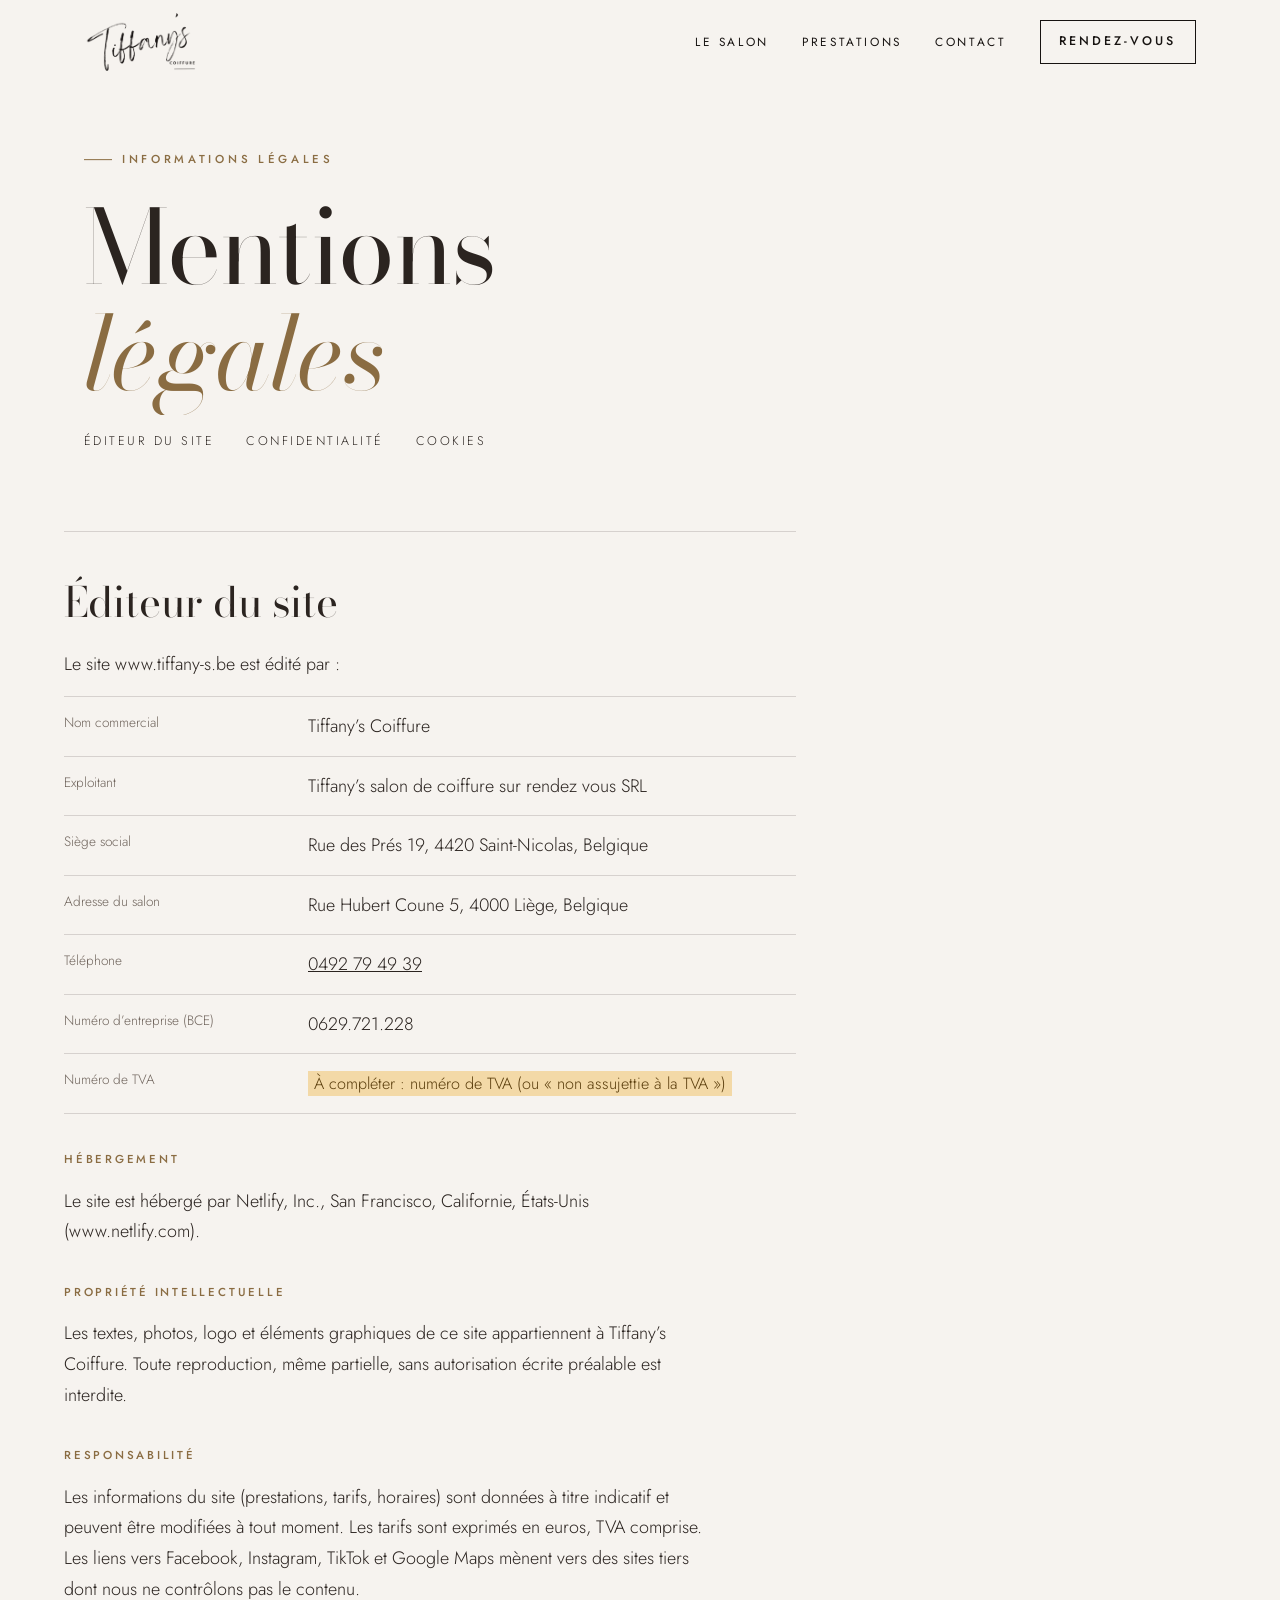
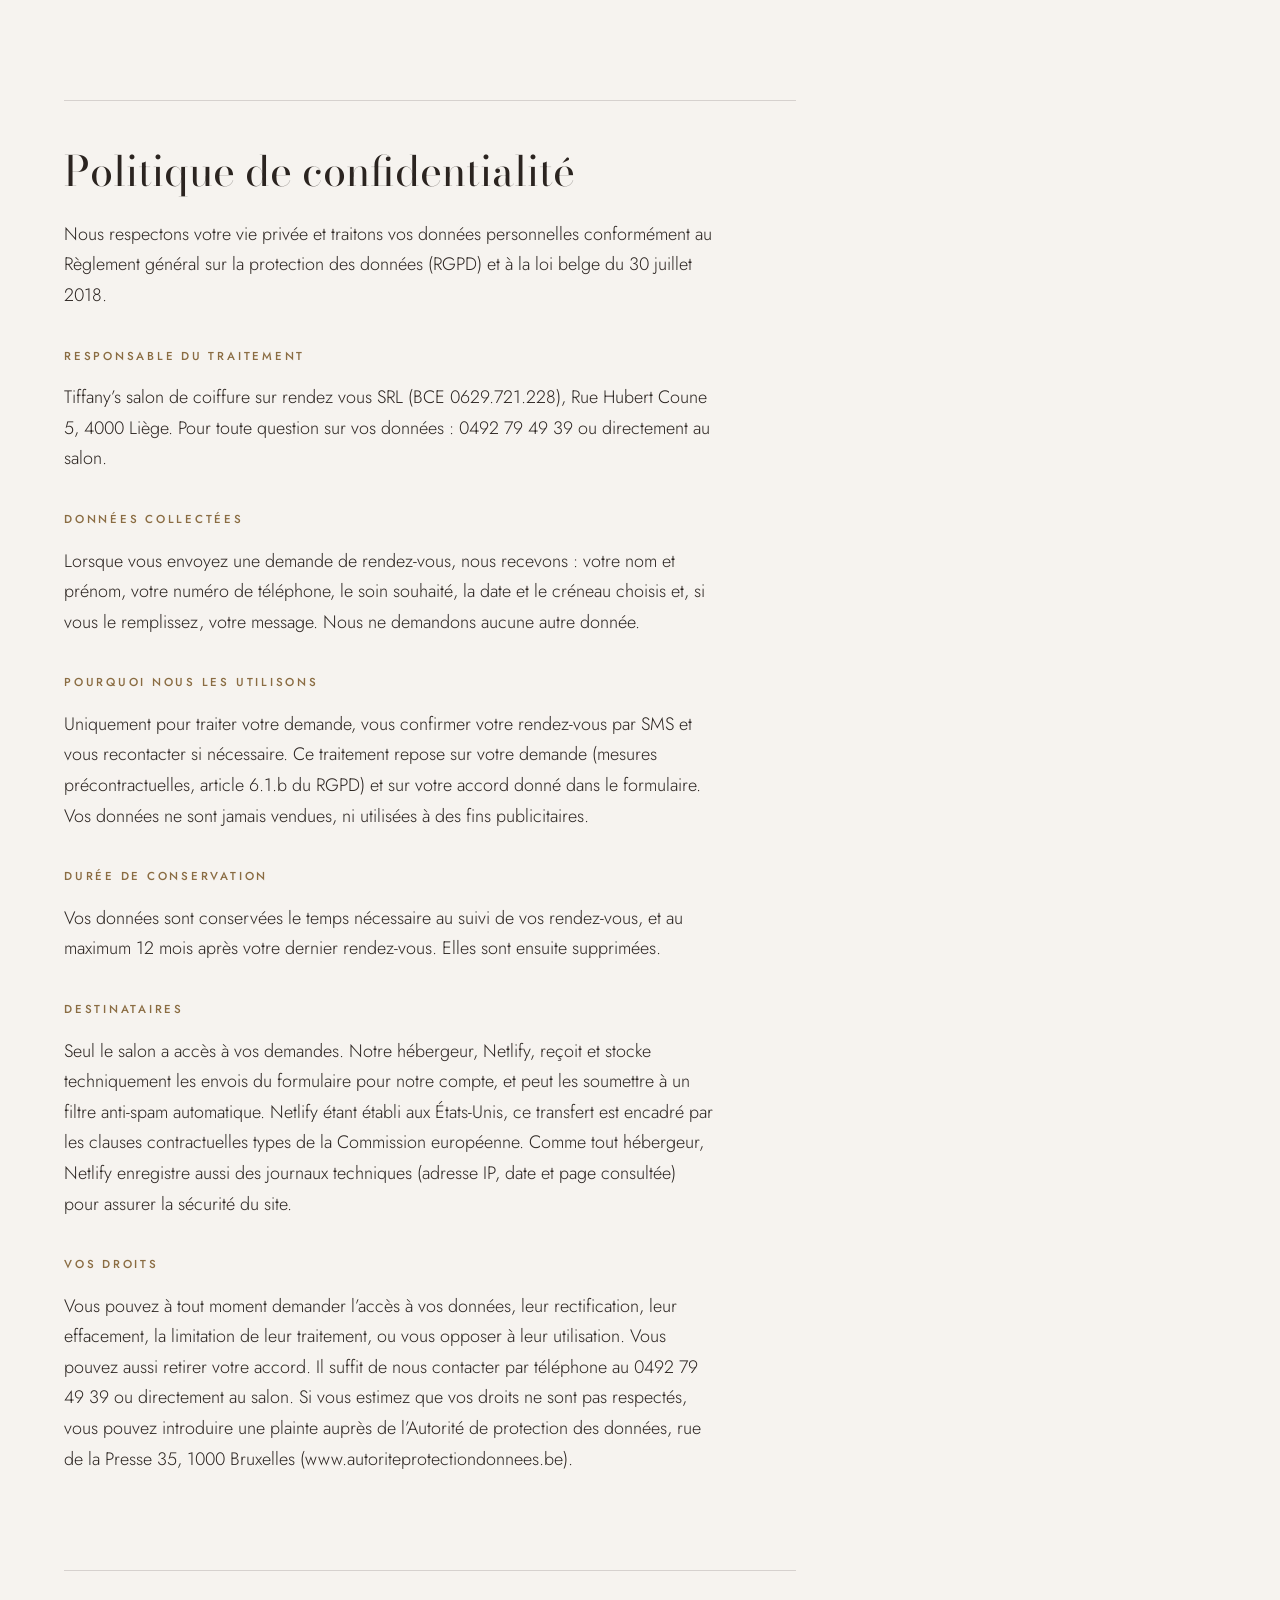
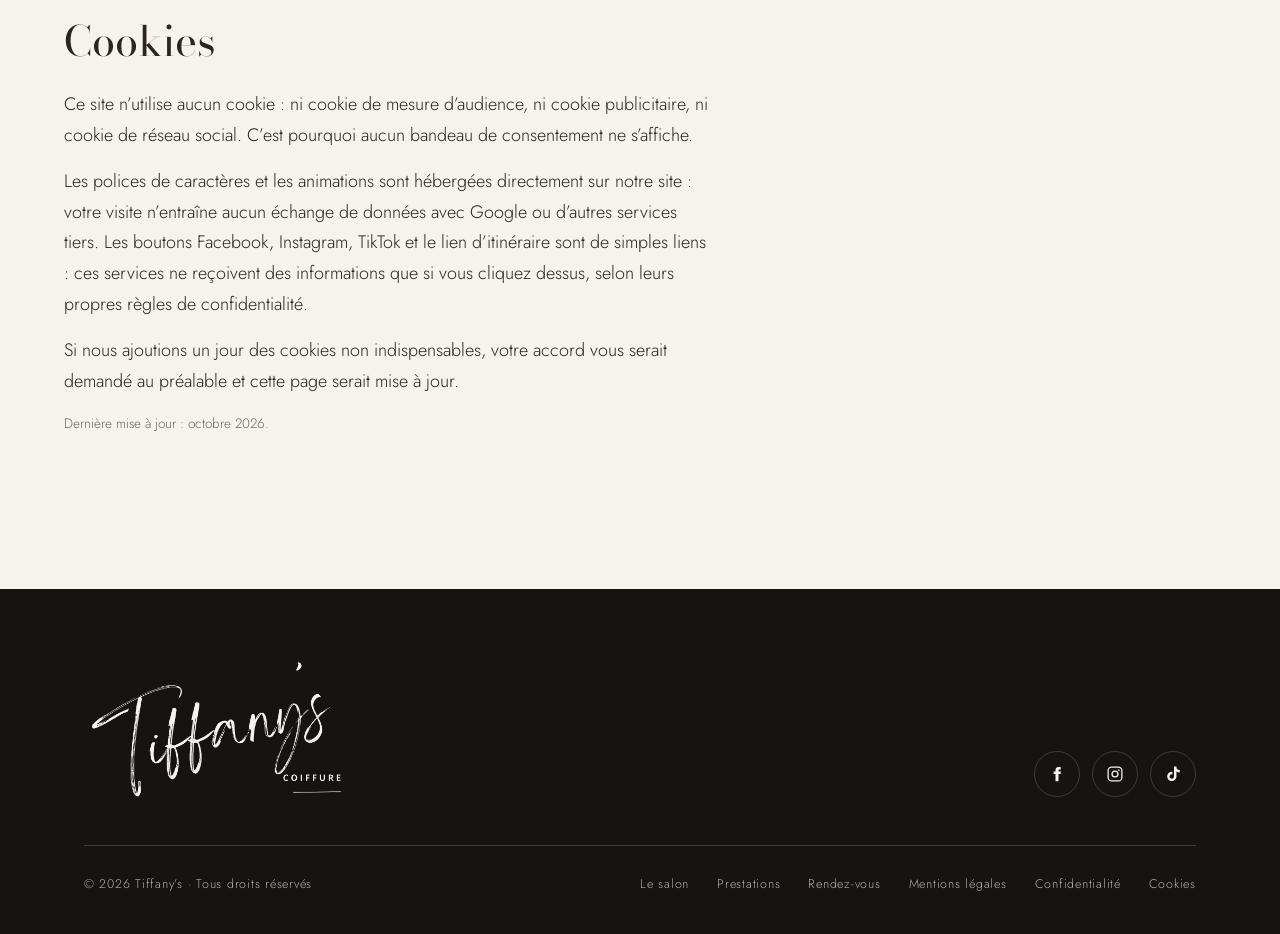
==== commit b8bdb0c0: "Tiffany's Coiffure : retrait de l'adresse e-mail des mentions légales" ====
--- a/mentions-legales.html
+++ b/mentions-legales.html
@@ -68,7 +68,6 @@
           <div><dt>Siège social</dt><dd>Rue des Prés 19, 4420 Saint-Nicolas, Belgique</dd></div>
           <div><dt>Adresse du salon</dt><dd>Rue Hubert Coune 5, 4000 Liège, Belgique</dd></div>
           <div><dt>Téléphone</dt><dd><a href="tel:+32492794939">0492 79 49 39</a></dd></div>
-          <div><dt>E-mail</dt><dd><mark class="a-completer">À compléter : adresse e-mail de contact</mark></dd></div>
           <div><dt>Numéro d’entreprise (BCE)</dt><dd>0629.721.228</dd></div>
           <div><dt>Numéro de TVA</dt><dd><mark class="a-completer">À compléter : numéro de TVA (ou « non assujettie à la TVA »)</mark></dd></div>
         </dl>
@@ -88,7 +87,7 @@
         <p>Nous respectons votre vie privée et traitons vos données personnelles conformément au Règlement général sur la protection des données (RGPD) et à la loi belge du 30 juillet 2018.</p>
 
         <h3>Responsable du traitement</h3>
-        <p>Tiffany’s salon de coiffure sur rendez vous SRL (BCE 0629.721.228), Rue Hubert Coune 5, 4000 Liège. Pour toute question sur vos données : 0492 79 49 39 ou <mark class="a-completer">À compléter : adresse e-mail de contact</mark>.</p>
+        <p>Tiffany’s salon de coiffure sur rendez vous SRL (BCE 0629.721.228), Rue Hubert Coune 5, 4000 Liège. Pour toute question sur vos données : 0492 79 49 39 ou directement au salon.</p>
 
         <h3>Données collectées</h3>
         <p>Lorsque vous envoyez une demande de rendez-vous, nous recevons : votre nom et prénom, votre numéro de téléphone, le soin souhaité, la date et le créneau choisis et, si vous le remplissez, votre message. Nous ne demandons aucune autre donnée.</p>
@@ -103,7 +102,7 @@
         <p>Seul le salon a accès à vos demandes. Notre hébergeur, Netlify, reçoit et stocke techniquement les envois du formulaire pour notre compte, et peut les soumettre à un filtre anti-spam automatique. Netlify étant établi aux États-Unis, ce transfert est encadré par les clauses contractuelles types de la Commission européenne. Comme tout hébergeur, Netlify enregistre aussi des journaux techniques (adresse IP, date et page consultée) pour assurer la sécurité du site.</p>
 
         <h3>Vos droits</h3>
-        <p>Vous pouvez à tout moment demander l’accès à vos données, leur rectification, leur effacement, la limitation de leur traitement, ou vous opposer à leur utilisation. Vous pouvez aussi retirer votre accord. Il suffit de nous contacter par téléphone ou par e-mail. Si vous estimez que vos droits ne sont pas respectés, vous pouvez introduire une plainte auprès de l’Autorité de protection des données, rue de la Presse 35, 1000 Bruxelles (www.autoriteprotectiondonnees.be).</p>
+        <p>Vous pouvez à tout moment demander l’accès à vos données, leur rectification, leur effacement, la limitation de leur traitement, ou vous opposer à leur utilisation. Vous pouvez aussi retirer votre accord. Il suffit de nous contacter par téléphone au 0492 79 49 39 ou directement au salon. Si vous estimez que vos droits ne sont pas respectés, vous pouvez introduire une plainte auprès de l’Autorité de protection des données, rue de la Presse 35, 1000 Bruxelles (www.autoriteprotectiondonnees.be).</p>
       </section>
 
       <section id="cookies" class="legal__bloc">
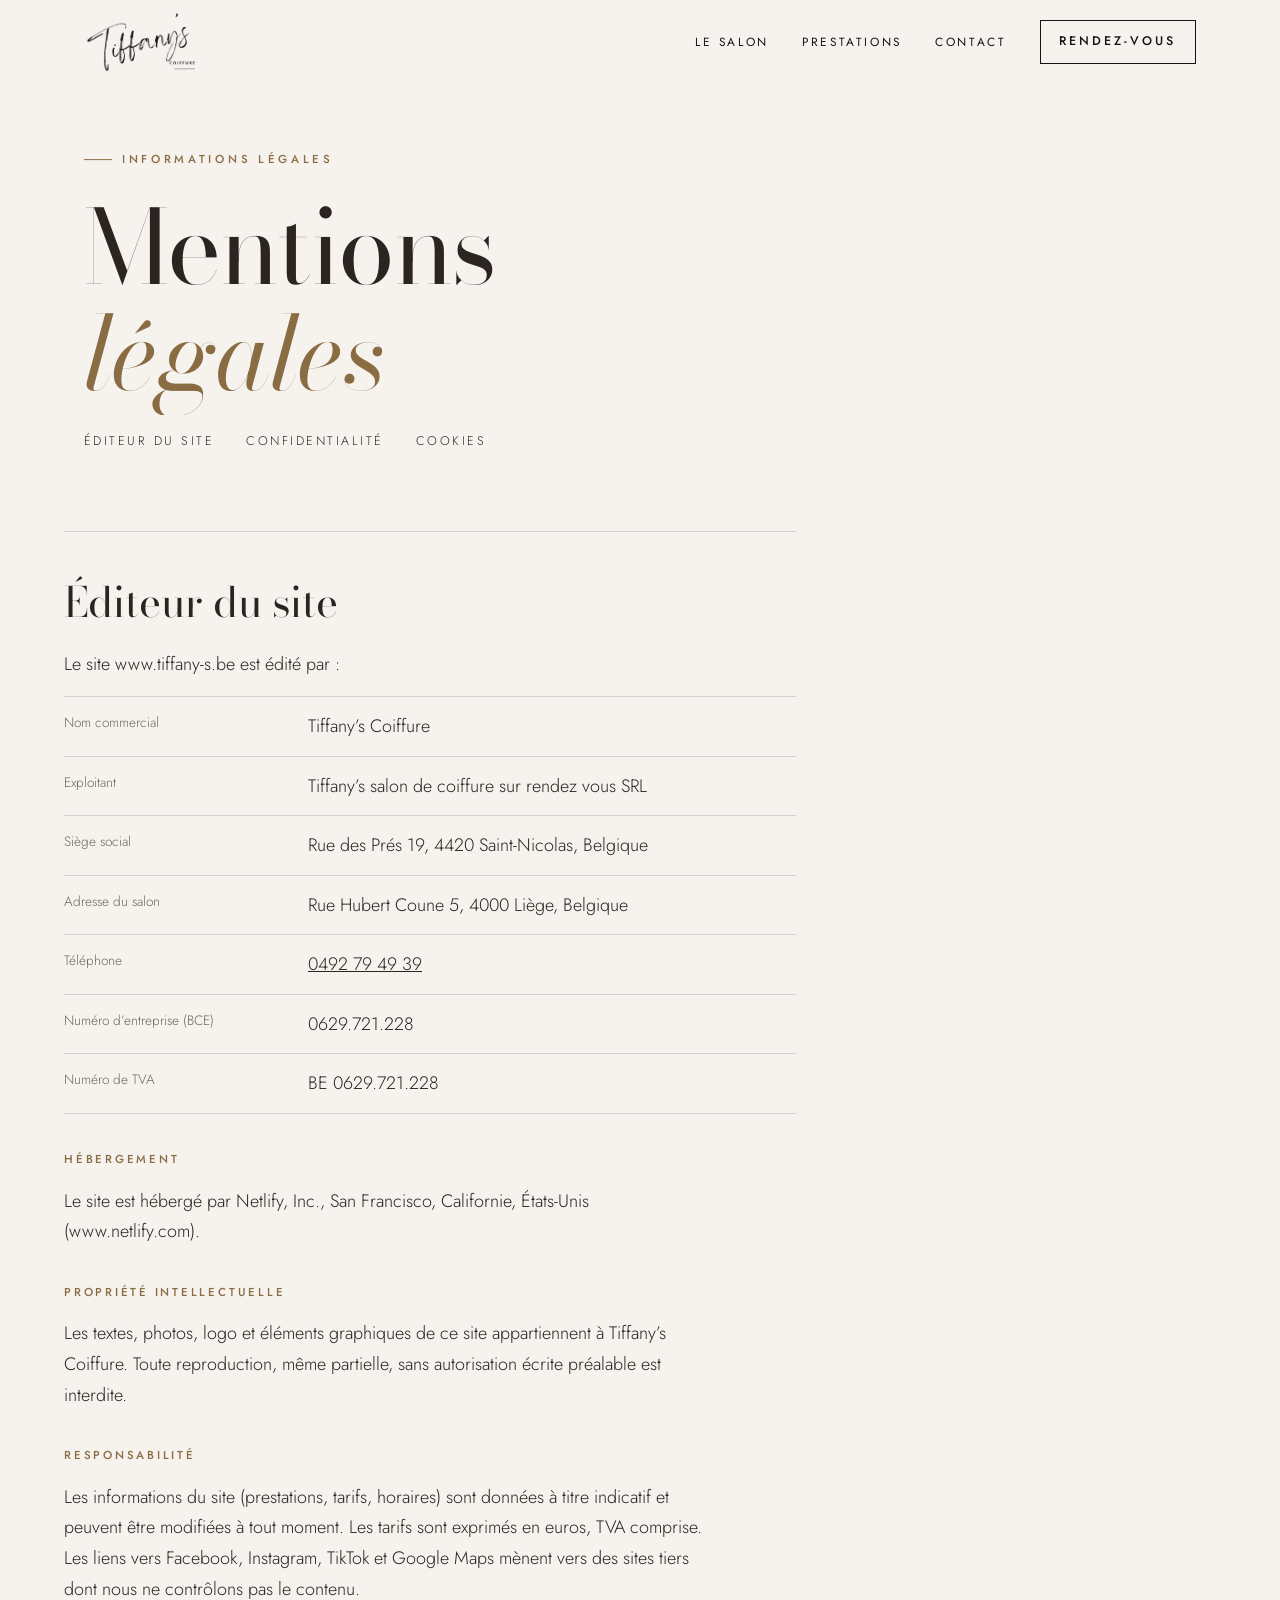
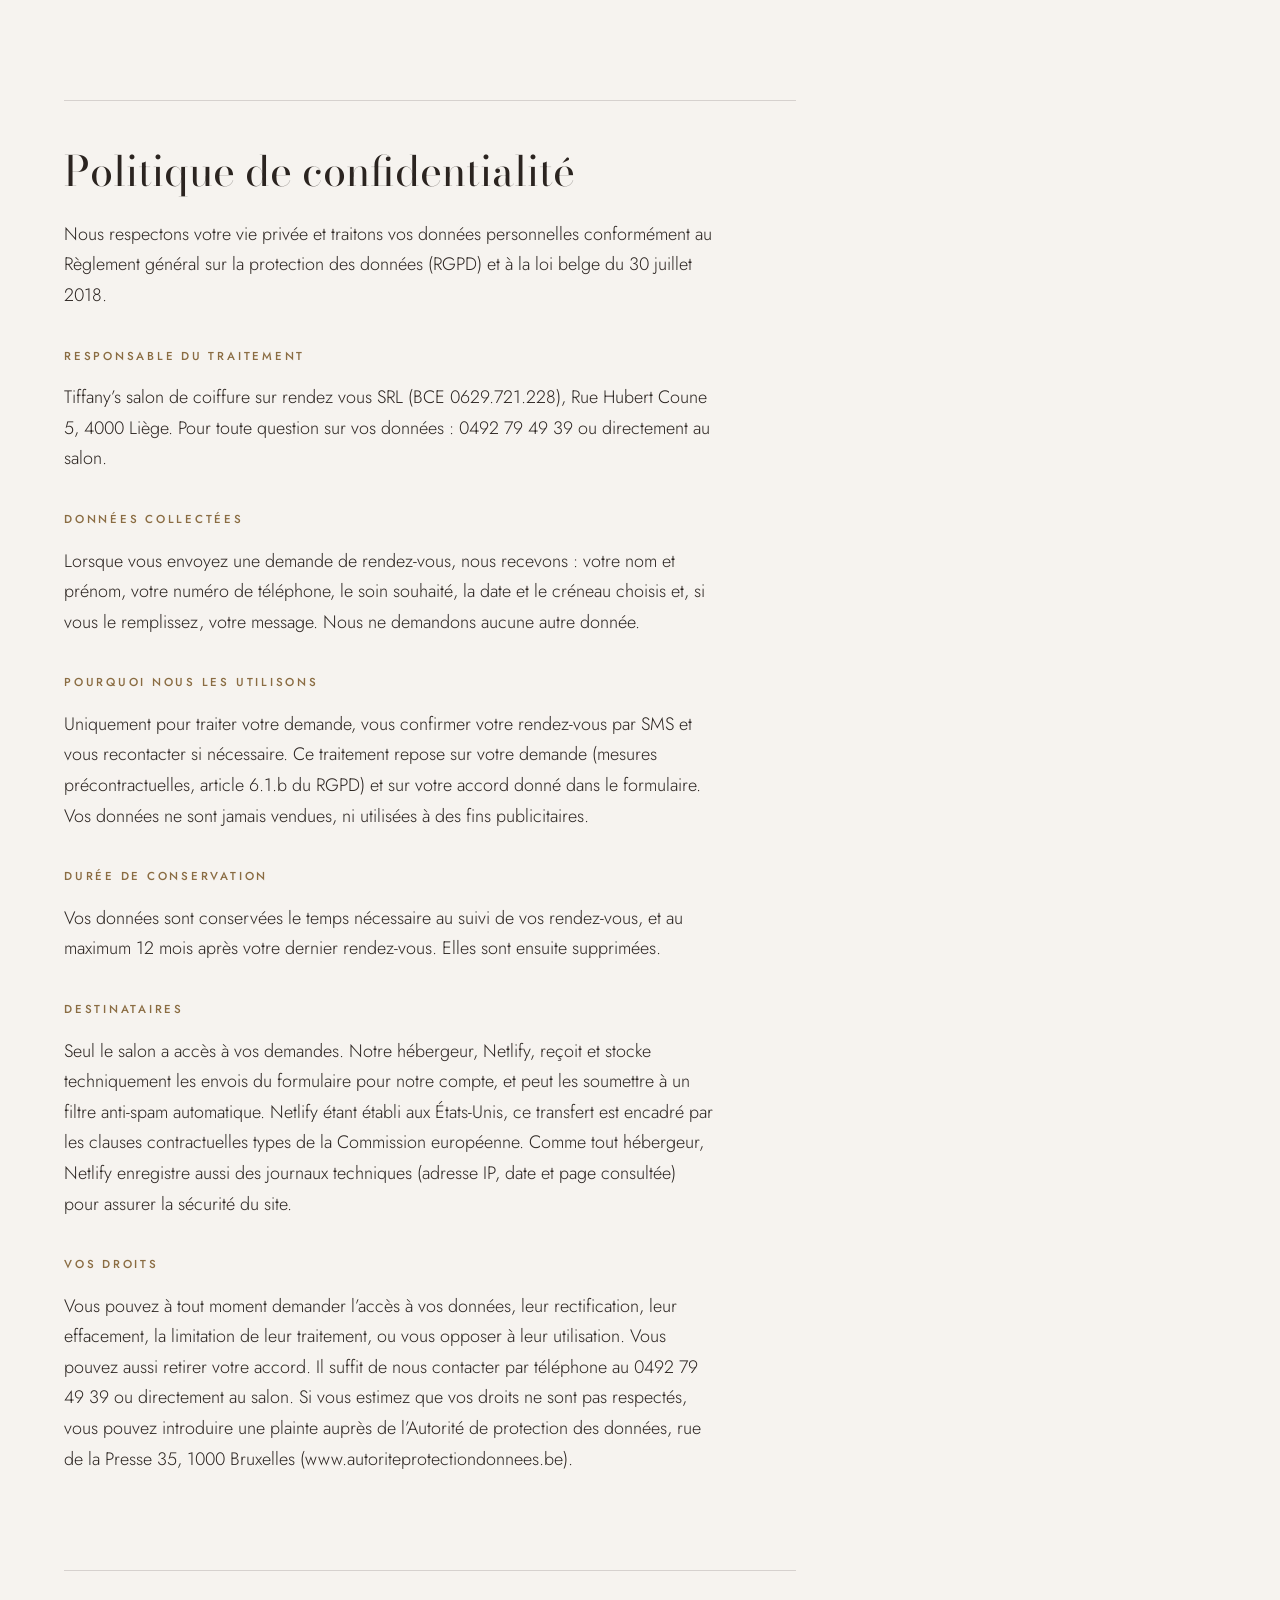
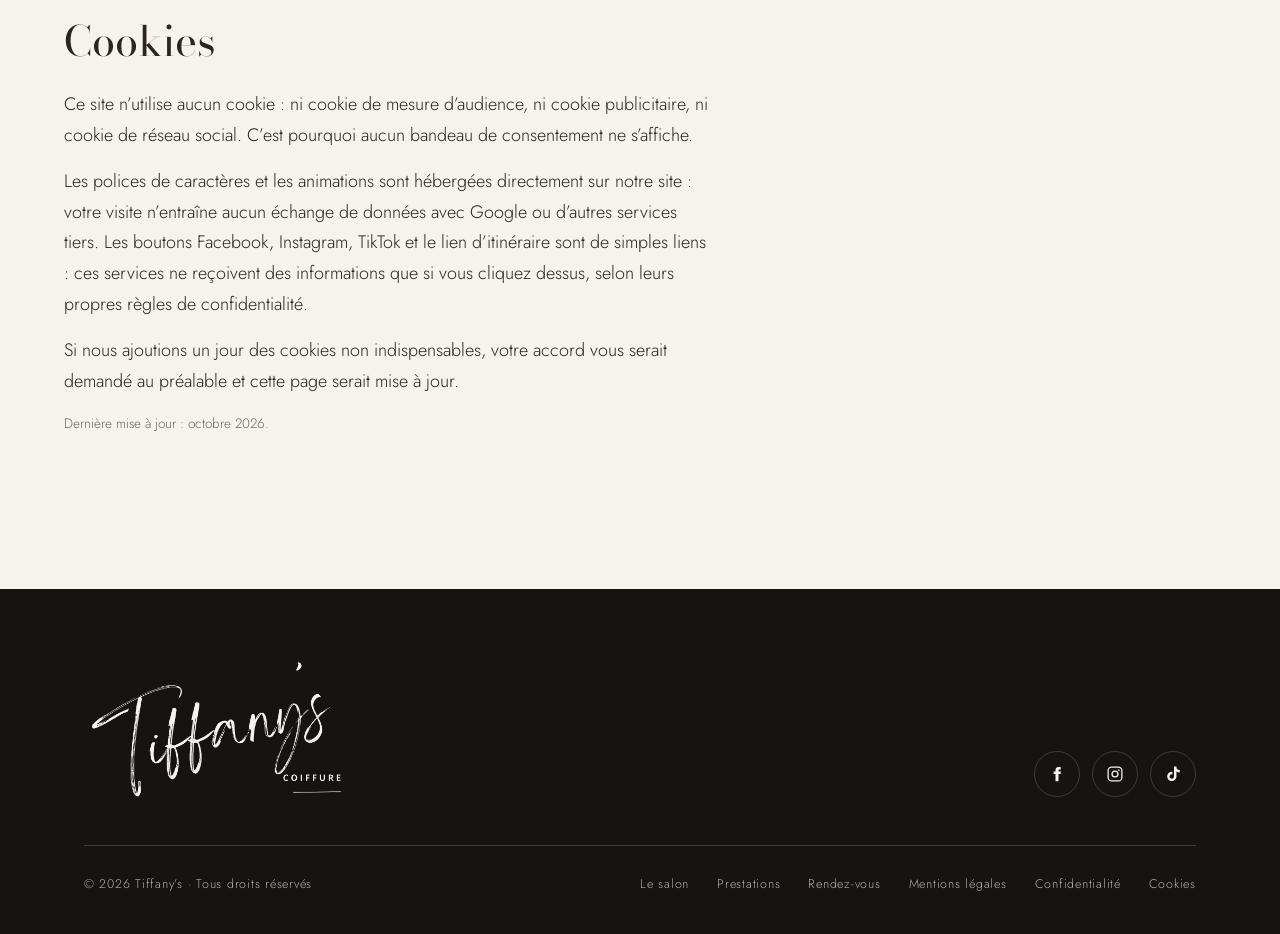
==== commit 3c4236e3: "Tiffany's Coiffure : numéro de TVA dans les mentions légales" ====
--- a/mentions-legales.html
+++ b/mentions-legales.html
@@ -69,7 +69,7 @@
           <div><dt>Adresse du salon</dt><dd>Rue Hubert Coune 5, 4000 Liège, Belgique</dd></div>
           <div><dt>Téléphone</dt><dd><a href="tel:+32492794939">0492 79 49 39</a></dd></div>
           <div><dt>Numéro d’entreprise (BCE)</dt><dd>0629.721.228</dd></div>
-          <div><dt>Numéro de TVA</dt><dd><mark class="a-completer">À compléter : numéro de TVA (ou « non assujettie à la TVA »)</mark></dd></div>
+          <div><dt>Numéro de TVA</dt><dd>BE 0629.721.228</dd></div>
         </dl>
 
         <h3>Hébergement</h3>
--- a/assets/style.css
+++ b/assets/style.css
@@ -531,8 +531,6 @@
 .confirmation .titre { font-size: clamp(2rem, 4vw, 3rem); }
 
 .rdv-aside { display: grid; gap: 32px; position: sticky; top: 110px; min-width: 0; }
-.rdv-aside__cadre { aspect-ratio: 0.75; width: min(100%, 347px); max-width: 100%; overflow: hidden; }
-.rdv-aside__cadre img { width: 100%; height: 118%; object-fit: cover; }
 .carte-contact { background: var(--ebene); color: var(--porcelaine); padding: clamp(28px, 3vw, 40px); display: grid; gap: 18px; }
 .carte-contact .eyebrow { color: var(--champagne-clair); }
 .carte-contact p { margin: 0; color: rgba(246, 243, 239, 0.75); }
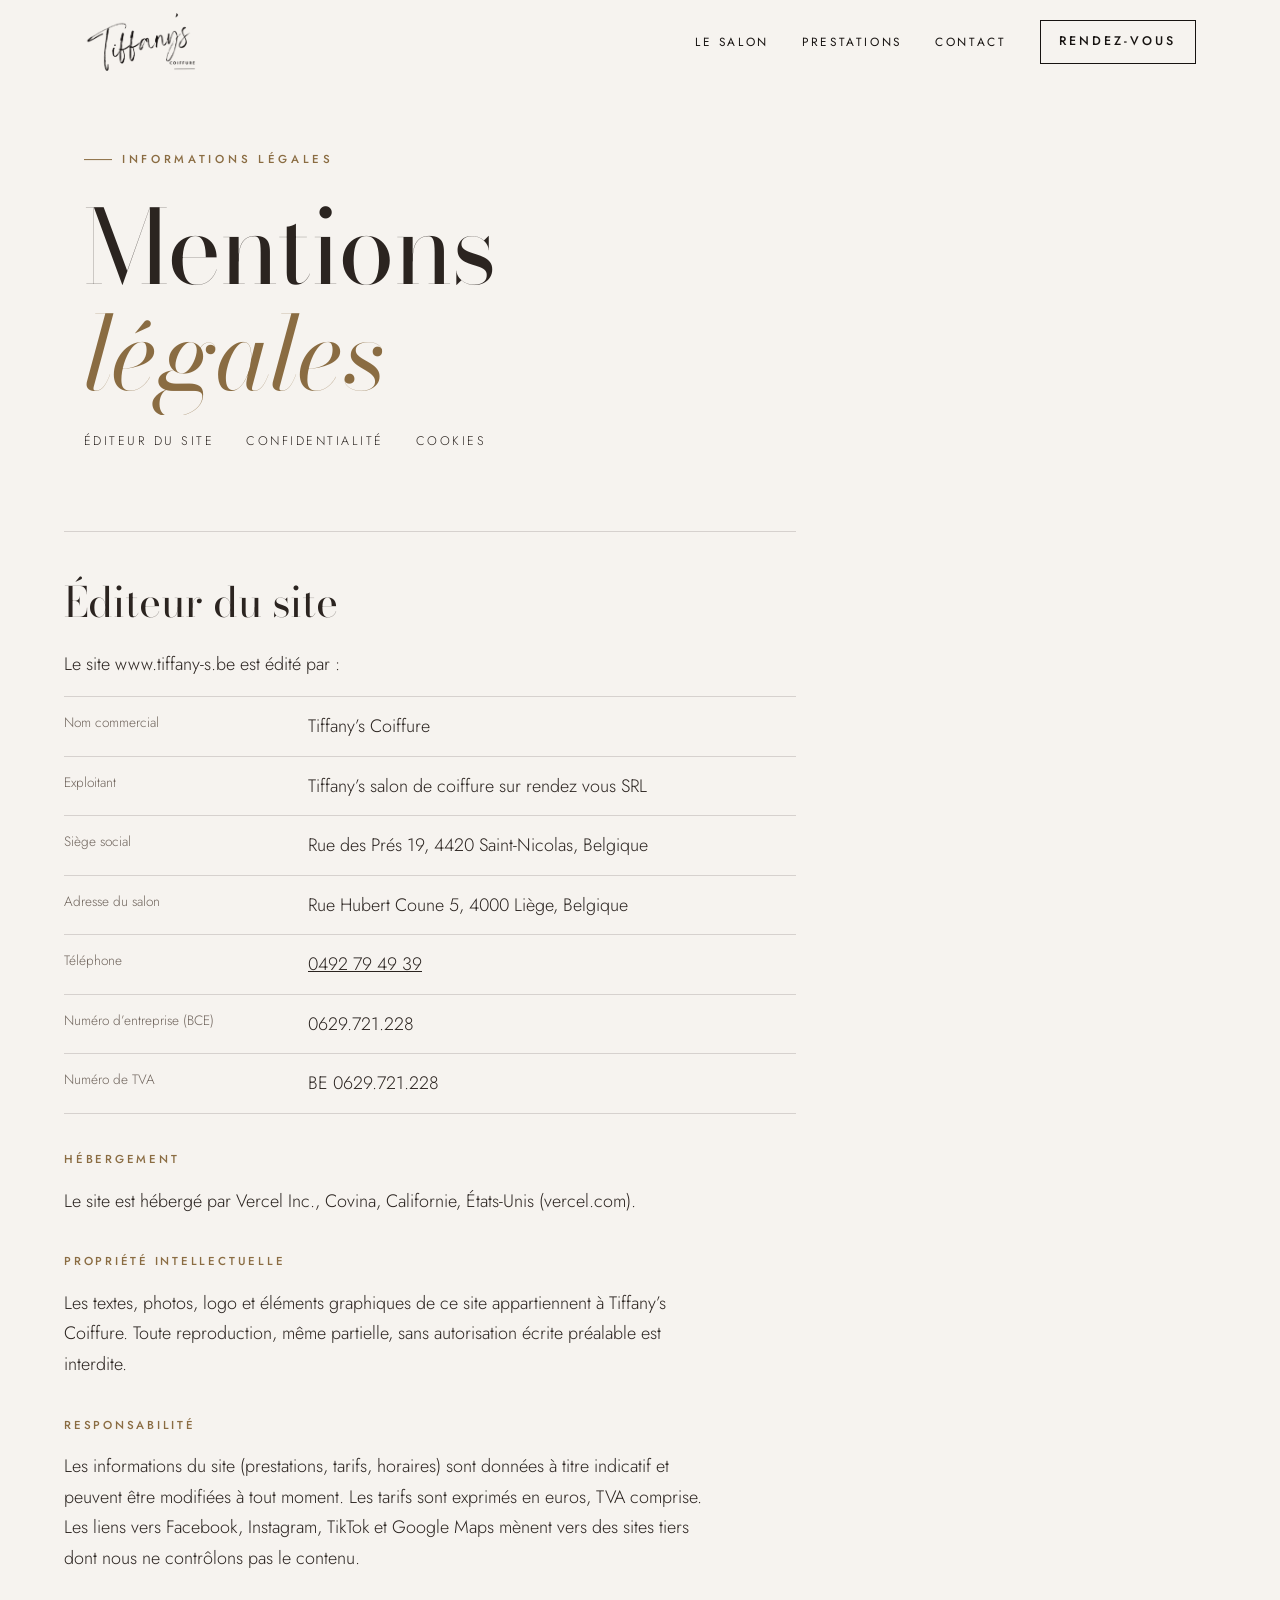
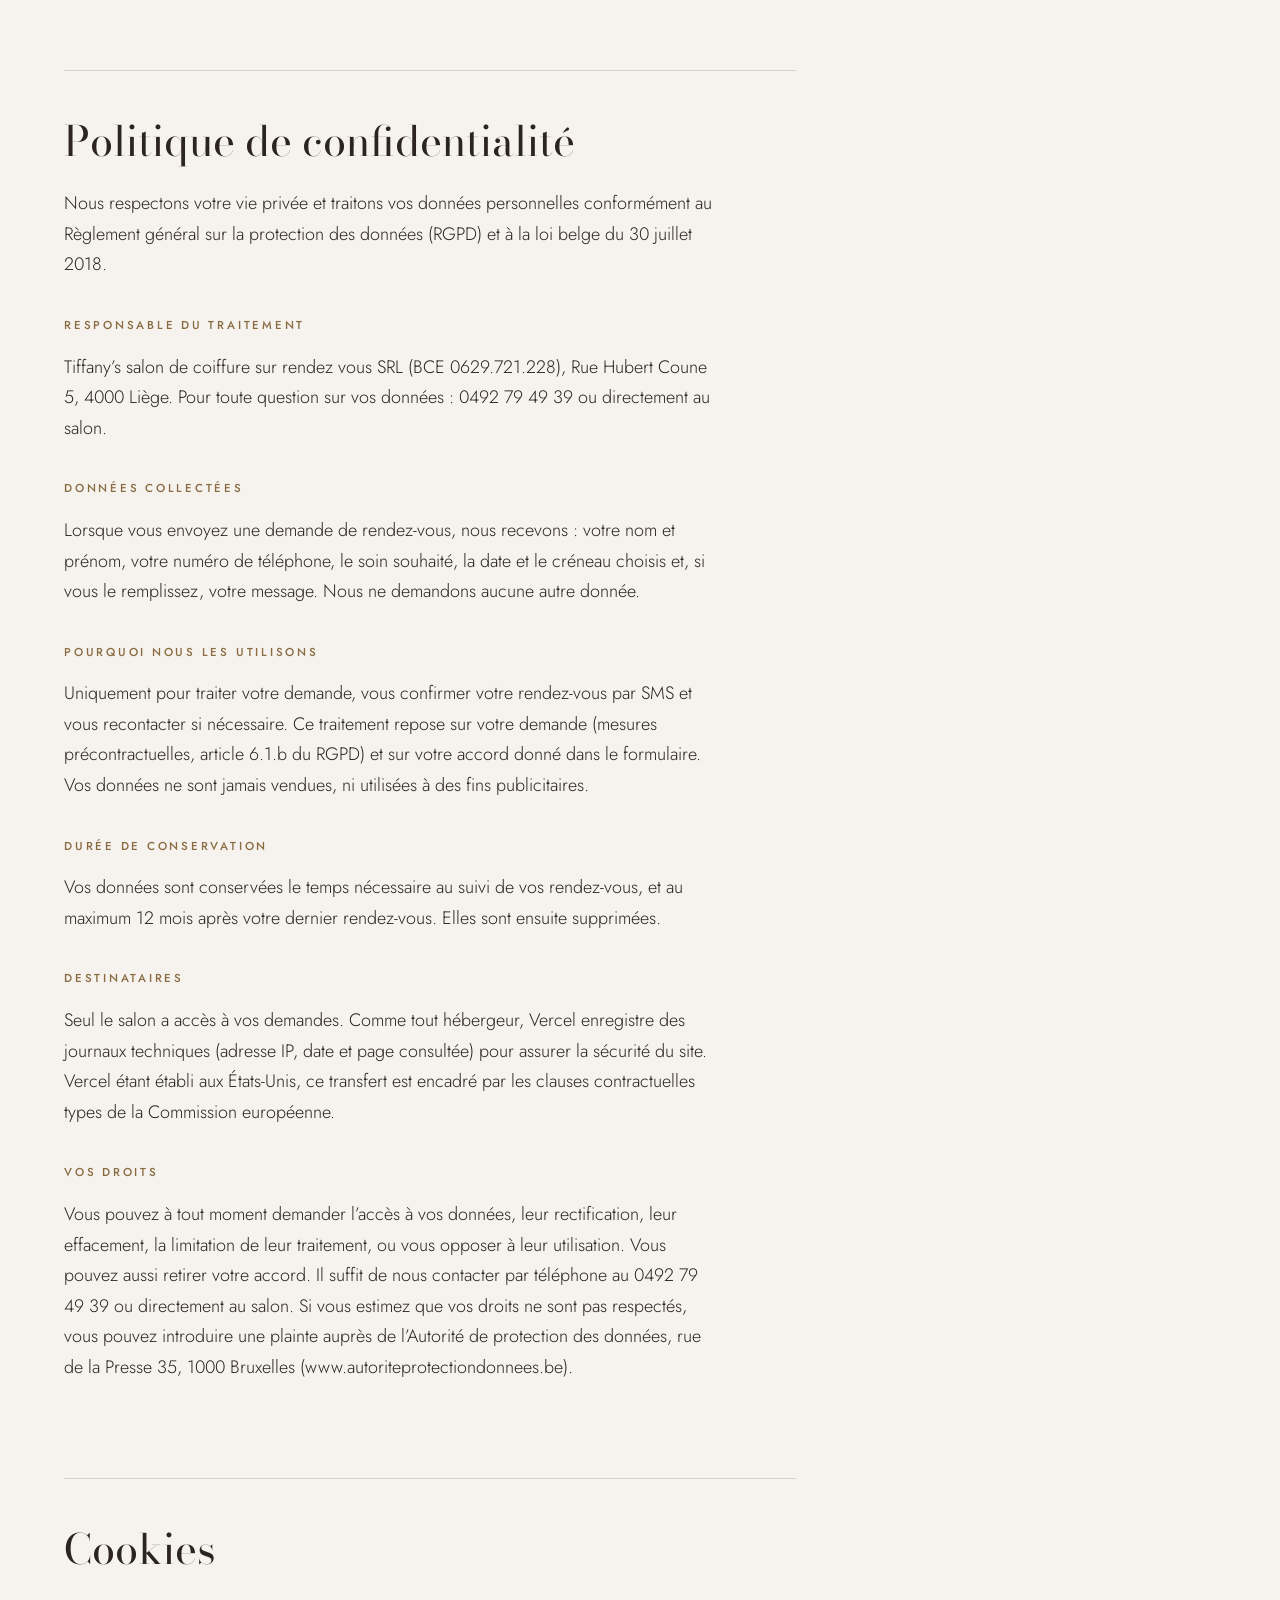
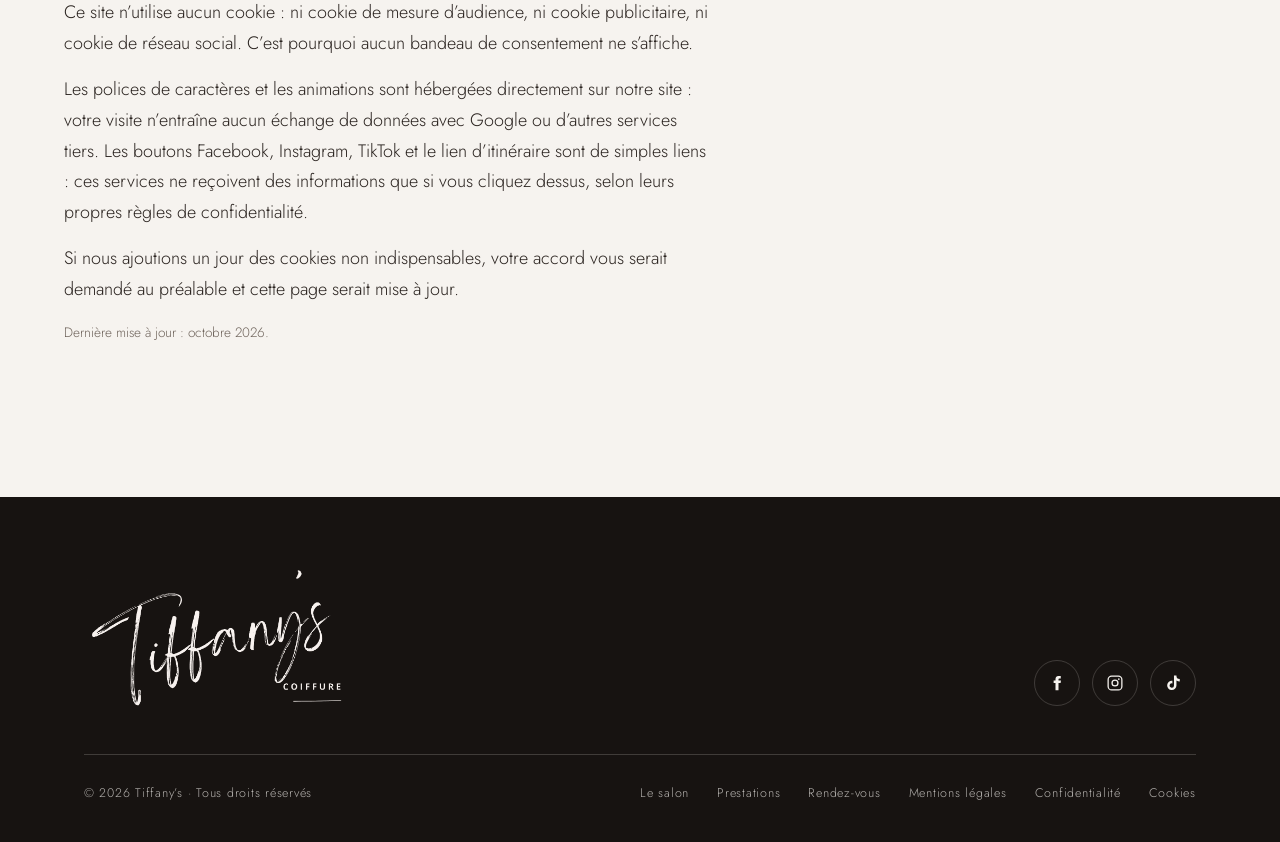
==== commit 0ef38ce4: "Tiffany's Coiffure : hébergement sur Vercel" ====
--- a/mentions-legales.html
+++ b/mentions-legales.html
@@ -73,7 +73,7 @@
         </dl>
 
         <h3>Hébergement</h3>
-        <p>Le site est hébergé par Netlify, Inc., San Francisco, Californie, États-Unis (www.netlify.com).</p>
+        <p>Le site est hébergé par Vercel Inc., Covina, Californie, États-Unis (vercel.com).</p>
 
         <h3>Propriété intellectuelle</h3>
         <p>Les textes, photos, logo et éléments graphiques de ce site appartiennent à Tiffany’s Coiffure. Toute reproduction, même partielle, sans autorisation écrite préalable est interdite.</p>
@@ -99,7 +99,7 @@
         <p>Vos données sont conservées le temps nécessaire au suivi de vos rendez-vous, et au maximum 12 mois après votre dernier rendez-vous. Elles sont ensuite supprimées.</p>
 
         <h3>Destinataires</h3>
-        <p>Seul le salon a accès à vos demandes. Notre hébergeur, Netlify, reçoit et stocke techniquement les envois du formulaire pour notre compte, et peut les soumettre à un filtre anti-spam automatique. Netlify étant établi aux États-Unis, ce transfert est encadré par les clauses contractuelles types de la Commission européenne. Comme tout hébergeur, Netlify enregistre aussi des journaux techniques (adresse IP, date et page consultée) pour assurer la sécurité du site.</p>
+        <p>Seul le salon a accès à vos demandes. Comme tout hébergeur, Vercel enregistre des journaux techniques (adresse IP, date et page consultée) pour assurer la sécurité du site. Vercel étant établi aux États-Unis, ce transfert est encadré par les clauses contractuelles types de la Commission européenne.</p>
 
         <h3>Vos droits</h3>
         <p>Vous pouvez à tout moment demander l’accès à vos données, leur rectification, leur effacement, la limitation de leur traitement, ou vous opposer à leur utilisation. Vous pouvez aussi retirer votre accord. Il suffit de nous contacter par téléphone au 0492 79 49 39 ou directement au salon. Si vous estimez que vos droits ne sont pas respectés, vous pouvez introduire une plainte auprès de l’Autorité de protection des données, rue de la Presse 35, 1000 Bruxelles (www.autoriteprotectiondonnees.be).</p>
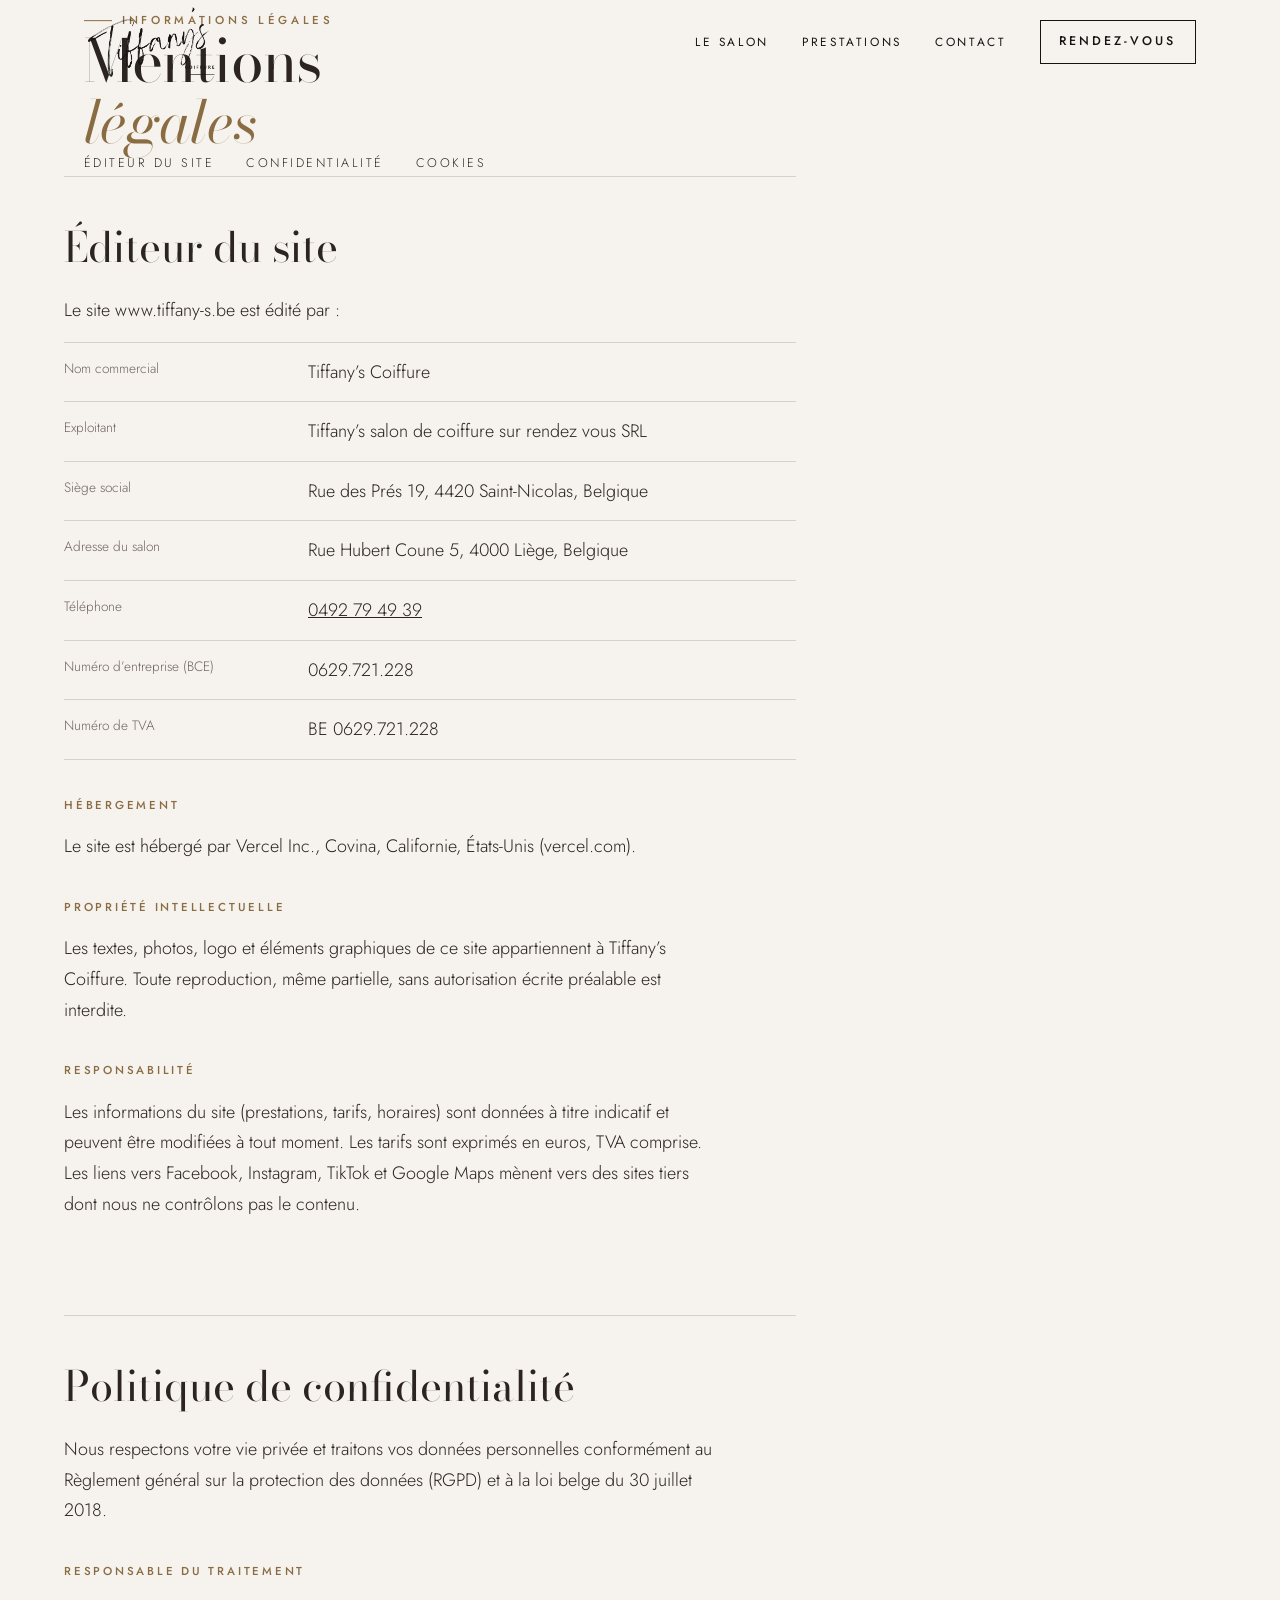
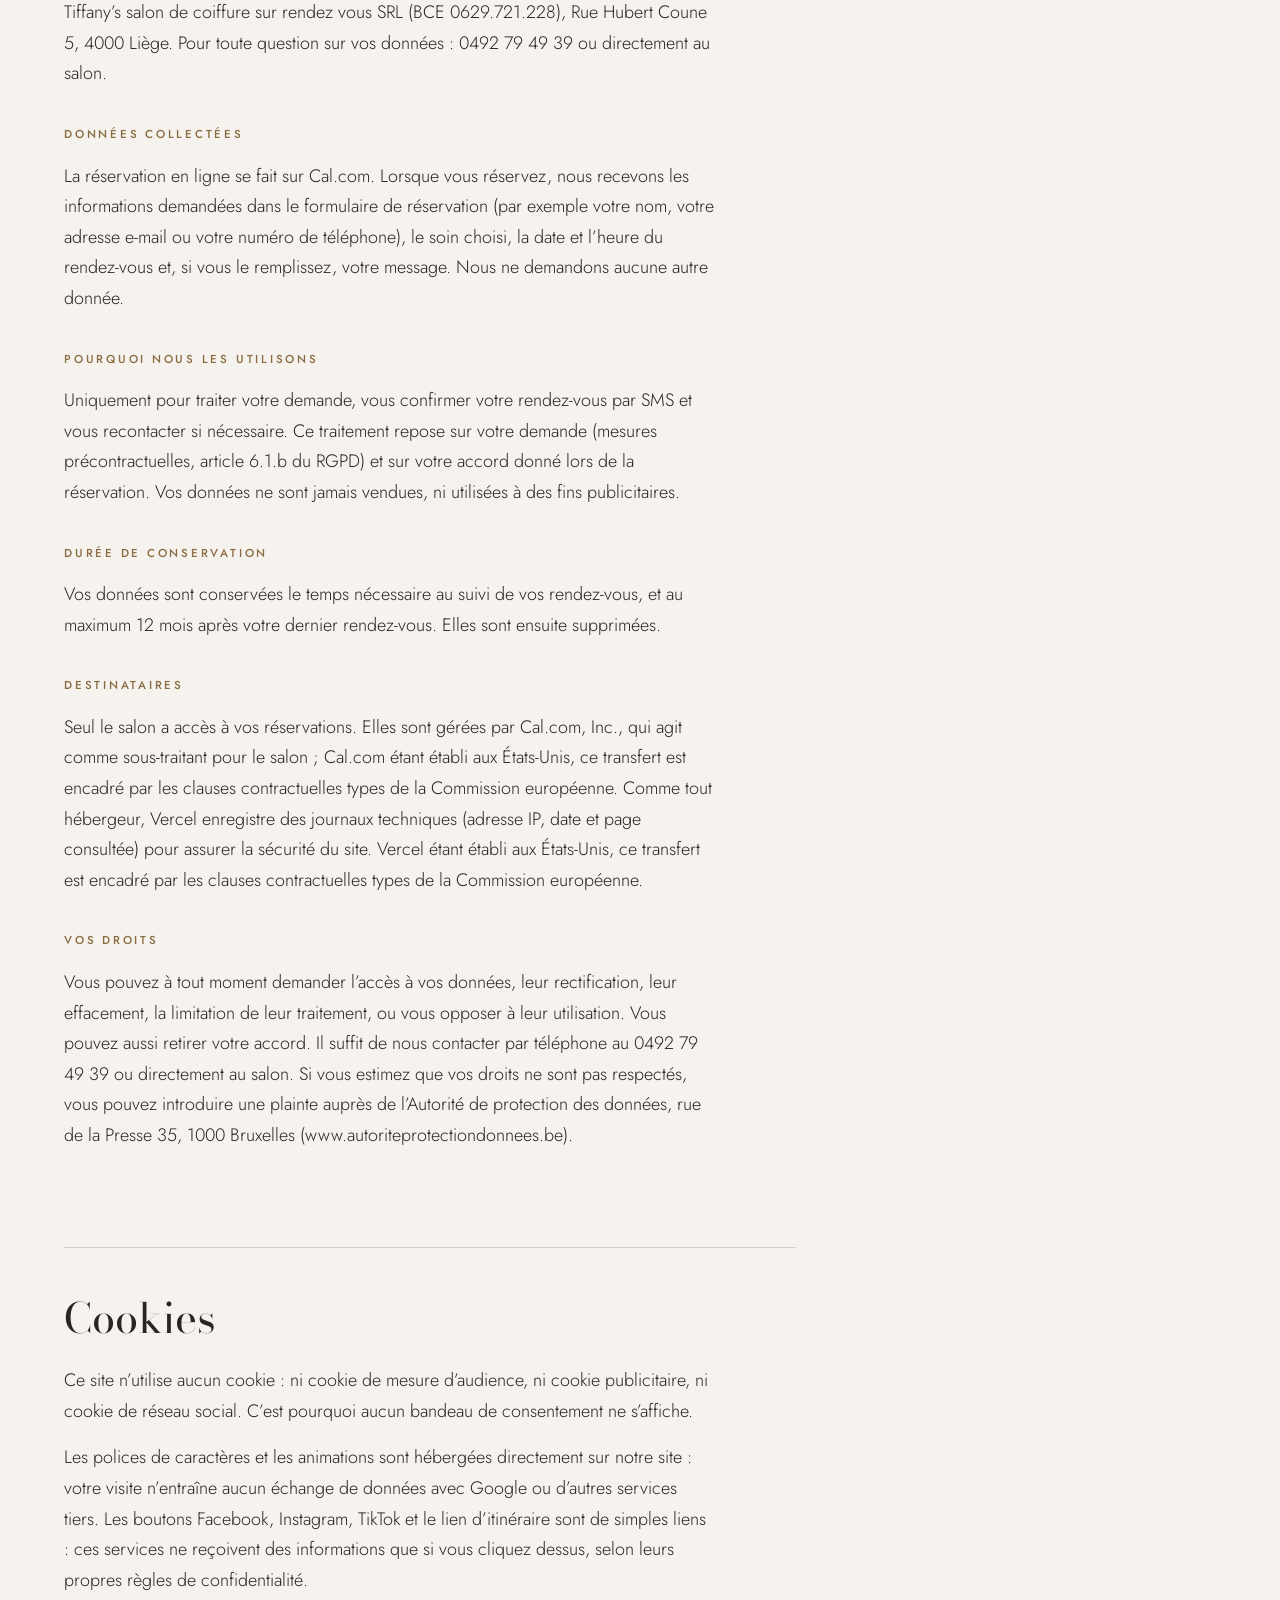
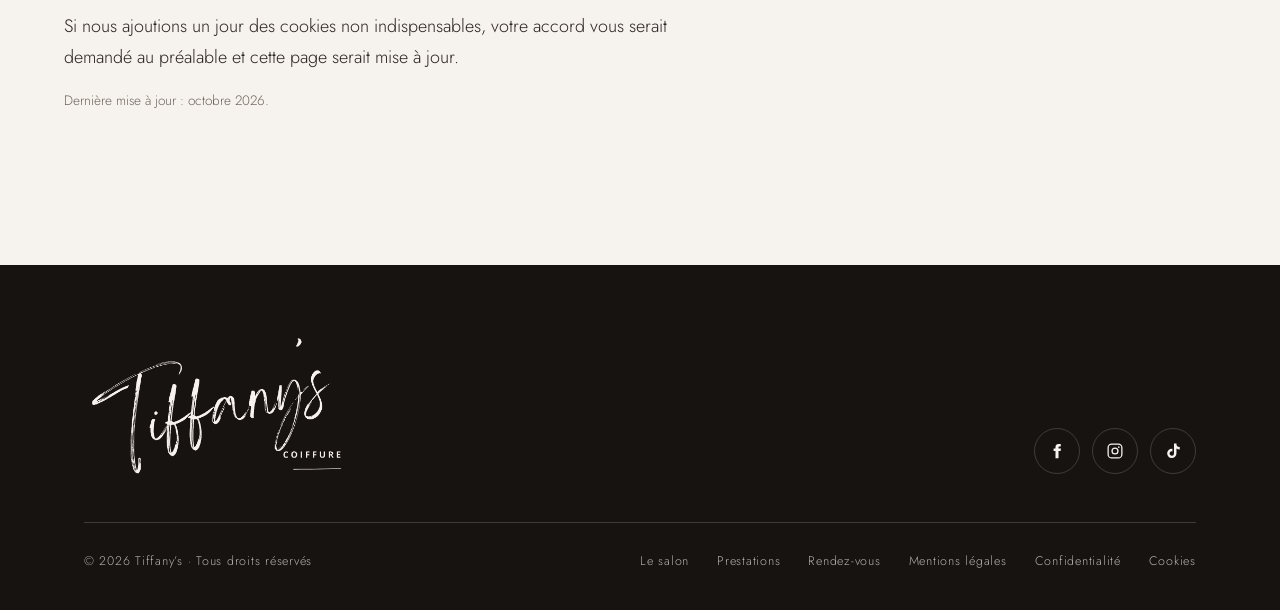
==== commit de2b16d7: "Rendez-vous : réservation en ligne via Cal.com Tous les boutons « Rendez-vous » mènent à cal.com/tif" ====
--- a/mentions-legales.html
+++ b/mentions-legales.html
@@ -26,7 +26,7 @@
         <a href="index.html#salon">Le salon</a>
         <a href="index.html#prestations">Prestations</a>
         <a href="index.html#visite">Contact</a>
-        <a class="btn" href="prendre-rendez-vous.html">Rendez-vous</a>
+        <a class="btn" href="https://cal.com/tiffany-s">Rendez-vous</a>
       </nav>
       <button class="burger" type="button" id="burger" aria-label="Ouvrir le menu" aria-expanded="false" aria-controls="menu-mobile"><span></span><span></span></button>
     </div>
@@ -37,7 +37,7 @@
       <li><a href="index.html#salon">Le salon</a></li>
       <li><a href="index.html#prestations">Prestations</a></li>
       <li><a href="index.html#visite">Contact</a></li>
-      <li><a href="prendre-rendez-vous.html"><em>Rendez-vous</em></a></li>
+      <li><a href="https://cal.com/tiffany-s"><em>Rendez-vous</em></a></li>
     </ul>
     <div class="menu-mobile__pied">
       <span>Rue Hubert Coune 5, 4000 Liège</span>
@@ -90,16 +90,16 @@
         <p>Tiffany’s salon de coiffure sur rendez vous SRL (BCE 0629.721.228), Rue Hubert Coune 5, 4000 Liège. Pour toute question sur vos données : 0492 79 49 39 ou directement au salon.</p>
 
         <h3>Données collectées</h3>
-        <p>Lorsque vous envoyez une demande de rendez-vous, nous recevons : votre nom et prénom, votre numéro de téléphone, le soin souhaité, la date et le créneau choisis et, si vous le remplissez, votre message. Nous ne demandons aucune autre donnée.</p>
+        <p>La réservation en ligne se fait sur Cal.com. Lorsque vous réservez, nous recevons les informations demandées dans le formulaire de réservation (par exemple votre nom, votre adresse e-mail ou votre numéro de téléphone), le soin choisi, la date et l’heure du rendez-vous et, si vous le remplissez, votre message. Nous ne demandons aucune autre donnée.</p>
 
         <h3>Pourquoi nous les utilisons</h3>
-        <p>Uniquement pour traiter votre demande, vous confirmer votre rendez-vous par SMS et vous recontacter si nécessaire. Ce traitement repose sur votre demande (mesures précontractuelles, article 6.1.b du RGPD) et sur votre accord donné dans le formulaire. Vos données ne sont jamais vendues, ni utilisées à des fins publicitaires.</p>
+        <p>Uniquement pour traiter votre demande, vous confirmer votre rendez-vous par SMS et vous recontacter si nécessaire. Ce traitement repose sur votre demande (mesures précontractuelles, article 6.1.b du RGPD) et sur votre accord donné lors de la réservation. Vos données ne sont jamais vendues, ni utilisées à des fins publicitaires.</p>
 
         <h3>Durée de conservation</h3>
         <p>Vos données sont conservées le temps nécessaire au suivi de vos rendez-vous, et au maximum 12 mois après votre dernier rendez-vous. Elles sont ensuite supprimées.</p>
 
         <h3>Destinataires</h3>
-        <p>Seul le salon a accès à vos demandes. Comme tout hébergeur, Vercel enregistre des journaux techniques (adresse IP, date et page consultée) pour assurer la sécurité du site. Vercel étant établi aux États-Unis, ce transfert est encadré par les clauses contractuelles types de la Commission européenne.</p>
+        <p>Seul le salon a accès à vos réservations. Elles sont gérées par Cal.com, Inc., qui agit comme sous-traitant pour le salon ; Cal.com étant établi aux États-Unis, ce transfert est encadré par les clauses contractuelles types de la Commission européenne. Comme tout hébergeur, Vercel enregistre des journaux techniques (adresse IP, date et page consultée) pour assurer la sécurité du site. Vercel étant établi aux États-Unis, ce transfert est encadré par les clauses contractuelles types de la Commission européenne.</p>
 
         <h3>Vos droits</h3>
         <p>Vous pouvez à tout moment demander l’accès à vos données, leur rectification, leur effacement, la limitation de leur traitement, ou vous opposer à leur utilisation. Vous pouvez aussi retirer votre accord. Il suffit de nous contacter par téléphone au 0492 79 49 39 ou directement au salon. Si vous estimez que vos droits ne sont pas respectés, vous pouvez introduire une plainte auprès de l’Autorité de protection des données, rue de la Presse 35, 1000 Bruxelles (www.autoriteprotectiondonnees.be).</p>
@@ -130,7 +130,7 @@
         <nav aria-label="Liens de pied de page">
           <a class="lien" href="index.html#salon">Le salon</a>
           <a class="lien" href="index.html#prestations">Prestations</a>
-          <a class="lien" href="prendre-rendez-vous.html">Rendez-vous</a>
+          <a class="lien" href="https://cal.com/tiffany-s">Rendez-vous</a>
           <a class="lien" href="mentions-legales.html">Mentions légales</a>
           <a class="lien" href="mentions-legales.html#confidentialite">Confidentialité</a>
           <a class="lien" href="mentions-legales.html#cookies">Cookies</a>
--- a/assets/style.css
+++ b/assets/style.css
@@ -155,7 +155,7 @@
   box-shadow: 0 1px 0 var(--filet);
 }
 .entete.est-plein .entete__inner { height: 68px; }
-.entete.est-plein .marque .logo { width: 96px; }
+.entete.est-plein .marque .logo { width: 110px; }
 .marque .logo { transition: width 0.5s var(--ease); }
 .entete.est-cache { transform: translateY(-100%); }
 .menu-ouvert .entete .marque { opacity: 0; pointer-events: none; }
@@ -171,7 +171,7 @@
   display: inline-flex;
   flex-direction: column;
 }
-.marque .logo { width: 112px; }
+.marque .logo { width: 132px; }
 .marque small {
   font-family: var(--f-texte);
   font-size: 0.56rem;
@@ -477,85 +477,20 @@
 .pied__bas nav { display: flex; flex-wrap: wrap; gap: 8px 28px; }
 .pied__bas a { text-decoration: none; }
 
-/* ---------- Page rendez-vous ---------- */
-.rdv-tete { padding-block: calc(150px + env(safe-area-inset-top, 0px)) clamp(48px, 6vw, 80px); }
-.rdv-tete .wrap { display: grid; gap: 24px; }
-.rdv-tete .titre { font-size: clamp(2.8rem, 8vw, 6.6rem); }
-.rdv { display: grid; grid-template-columns: minmax(0, 7fr) minmax(0, 4fr); gap: clamp(40px, 6vw, 96px); align-items: start; padding-bottom: clamp(80px, 12vw, 160px); }
-.formulaire { display: grid; gap: clamp(40px, 5vw, 56px); min-width: 0; }
-.etape { border: 0; margin: 0; padding: 0; display: grid; gap: 22px; min-width: 0; }
-.etape legend { padding: 0; margin-bottom: 22px; display: flex; align-items: baseline; gap: 16px; width: 100%; border-bottom: 1px solid var(--filet); padding-bottom: 14px; }
-.etape legend b { font-family: var(--f-display); font-style: italic; font-weight: 400; font-size: 1.6rem; color: var(--champagne-fonce); font-variant-numeric: lining-nums; }
-.etape legend span { font-family: var(--f-display); font-size: clamp(1.4rem, 2.4vw, 1.9rem); }
-.champs { display: grid; grid-template-columns: repeat(2, minmax(0, 1fr)); gap: 22px 28px; }
-.champ { display: grid; gap: 8px; min-width: 0; }
-.champ--large { grid-column: 1 / -1; }
-.champ label, .groupe-titre { font-size: 0.7rem; font-weight: 500; letter-spacing: 0.24em; text-transform: uppercase; color: var(--taupe); }
-.champ input, .champ textarea {
-  width: 100%;
-  font: inherit; font-weight: 300;
-  color: var(--encre);
-  background: transparent;
-  border: 0; border-bottom: 1px solid rgba(43, 36, 32, 0.3);
-  border-radius: 0;
-  padding: 10px 0 12px;
-  transition: border-color 0.4s var(--ease);
-}
-.champ textarea { min-height: 120px; resize: vertical; }
-.champ input:focus, .champ textarea:focus { outline: none; border-bottom-color: var(--champagne-fonce); box-shadow: 0 1px 0 var(--champagne-fonce); }
-.champ input::placeholder, .champ textarea::placeholder { color: rgba(111, 100, 92, 0.6); }
-.aide { font-size: 0.82rem; color: var(--taupe); margin: 0; }
-.erreur { font-size: 0.82rem; color: #9b3b2b; margin: 0; min-height: 1.2em; }
-
-.choix { display: flex; flex-wrap: wrap; gap: 10px; }
-.choix label { position: relative; cursor: pointer; }
-.choix input { position: absolute; opacity: 0; inset: 0; cursor: pointer; }
-.choix span {
-  display: inline-block;
-  padding: 0.75em 1.25em;
-  border: 1px solid rgba(43, 36, 32, 0.25);
-  font-size: 0.92rem;
-  line-height: 1.3;
-  transition: background-color 0.4s var(--ease), color 0.4s var(--ease), border-color 0.4s var(--ease);
-}
-.choix label:hover span { border-color: var(--encre); }
-.choix input:checked + span { background: var(--ebene); border-color: var(--ebene); color: var(--porcelaine); }
-.choix input:focus-visible + span { outline: 1px solid var(--champagne-fonce); outline-offset: 3px; }
-.choix--creneaux span { font-variant-numeric: tabular-nums; min-width: 9.5em; text-align: center; }
-
-.formulaire__envoi { display: flex; flex-wrap: wrap; align-items: center; gap: 18px 28px; }
-.formulaire__envoi .aide { max-width: 26em; }
-.cache { display: none; }
-
-.confirmation { display: grid; gap: 22px; justify-items: start; padding: clamp(32px, 5vw, 56px); background: var(--poudre); }
-.confirmation .titre { font-size: clamp(2rem, 4vw, 3rem); }
-
-.rdv-aside { display: grid; gap: 32px; position: sticky; top: 110px; min-width: 0; }
-.carte-contact { background: var(--ebene); color: var(--porcelaine); padding: clamp(28px, 3vw, 40px); display: grid; gap: 18px; }
-.carte-contact .eyebrow { color: var(--champagne-clair); }
-.carte-contact p { margin: 0; color: rgba(246, 243, 239, 0.75); }
-.carte-contact .tel { font-family: var(--f-display); font-size: clamp(1.6rem, 2.6vw, 2.1rem); color: var(--porcelaine); text-decoration: none; font-variant-numeric: lining-nums; }
-.carte-contact .horaires div { padding-block: 10px; }
-.carte-contact__portrait { display: flex; gap: 16px; align-items: center; }
-.carte-contact__portrait .cadre-img { width: 64px; aspect-ratio: 0.75; flex-shrink: 0; overflow: hidden; background: #2a2320; }
-.carte-contact__portrait .cadre-img::before { font-size: 1.6rem; color: rgba(216, 193, 155, 0.3); }
-.carte-contact__portrait img { width: 100%; height: 100%; object-fit: cover; }
-
 /* ---------- Responsive ---------- */
 @media (max-width: 960px) {
   .nav { display: none; }
   .burger { display: block; }
-  .heros__grille, .philo, .tarifs, .soin, .visite, .rdv { grid-template-columns: minmax(0, 1fr); }
+  .heros__grille, .philo, .tarifs, .soin, .visite { grid-template-columns: minmax(0, 1fr); }
   .heros { align-items: flex-start; }
   .heros__visuel { justify-self: start; max-width: 400px; width: calc(100% - 24px); }
   .heros::before { width: 100%; top: auto; height: 34%; }
   .heros__legende { display: none; }
-  .tarifs__intro, .rdv-aside { position: static; }
+  .tarifs__intro { position: static; }
   .philo__visuel { margin-right: 24px; }
   .defiler { display: none; }
 }
 @media (max-width: 560px) {
-  .champs { grid-template-columns: minmax(0, 1fr); }
   .philo__faits { grid-template-columns: minmax(0, 1fr); }
   .philo__faits div + div { padding-left: 0; border-left: 0; border-top: 1px solid var(--filet); margin-top: 18px; }
   .coordonnees { grid-template-columns: minmax(0, 1fr); }
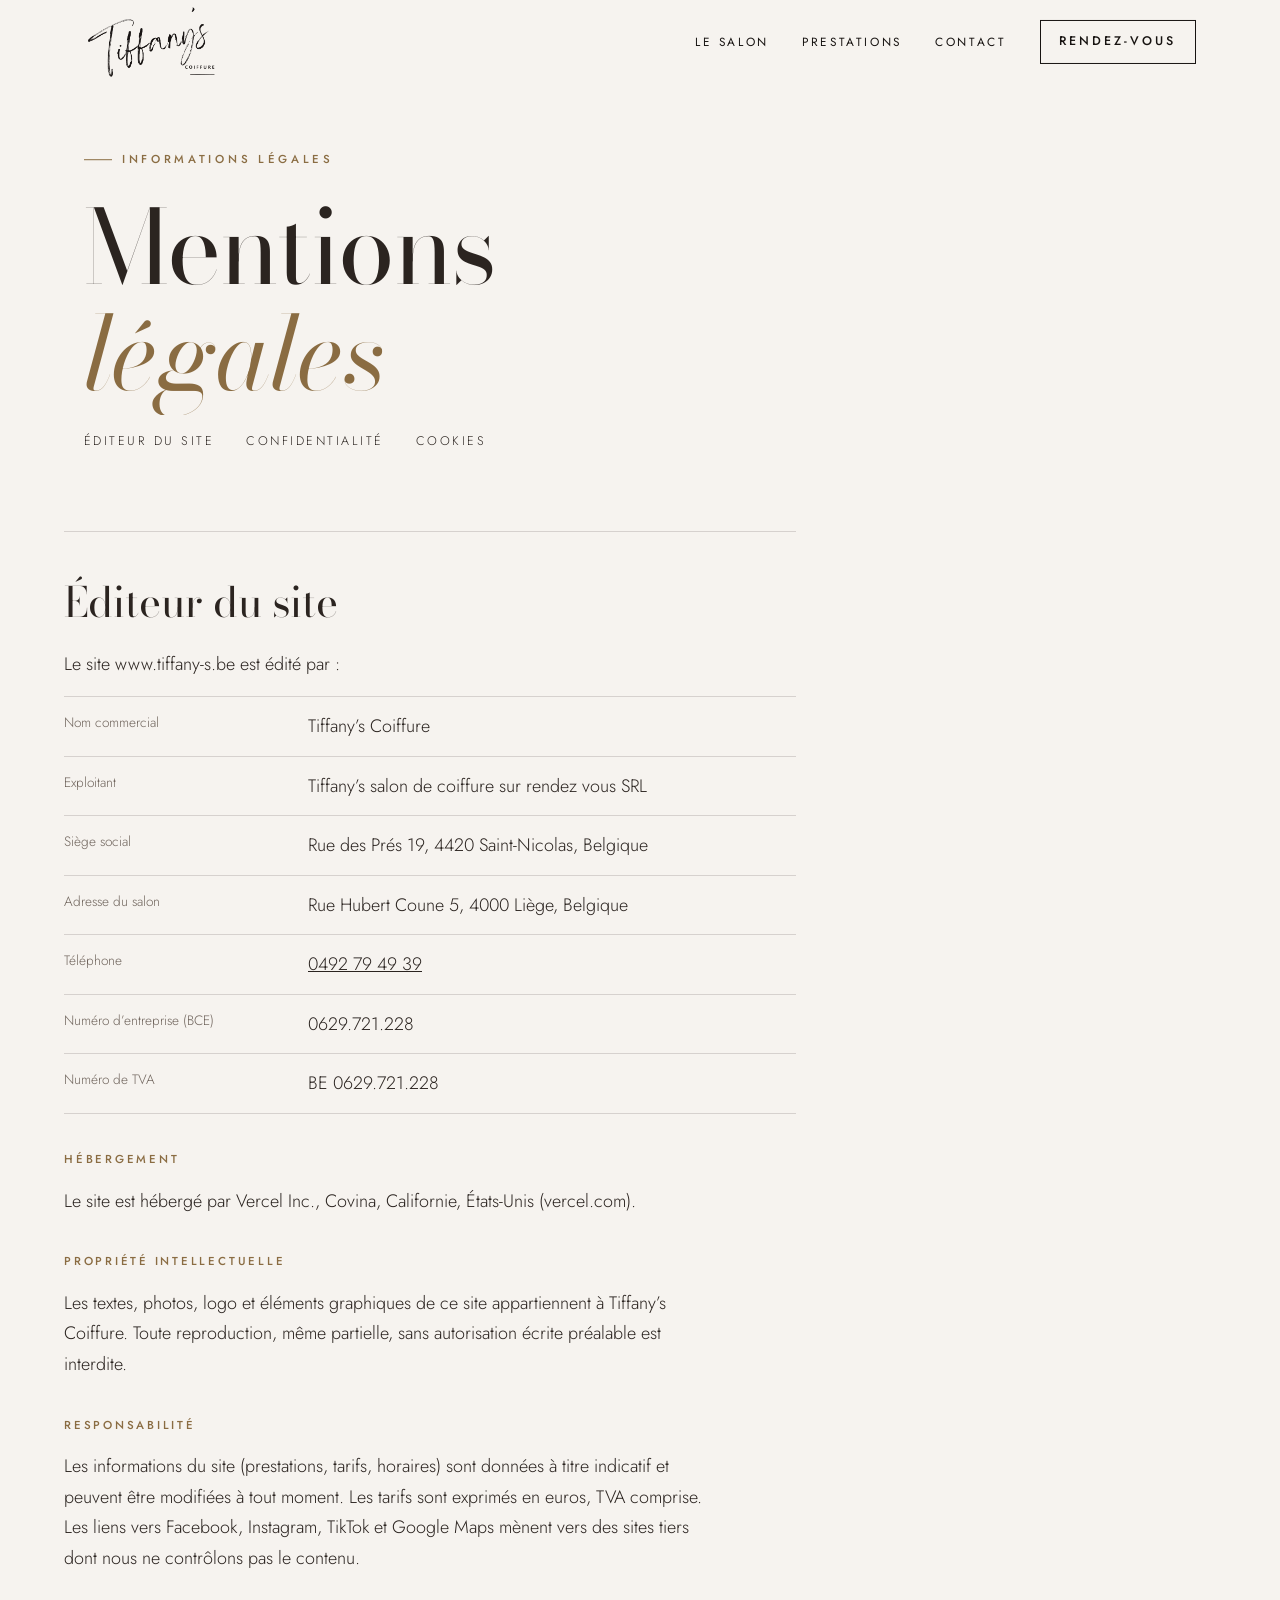
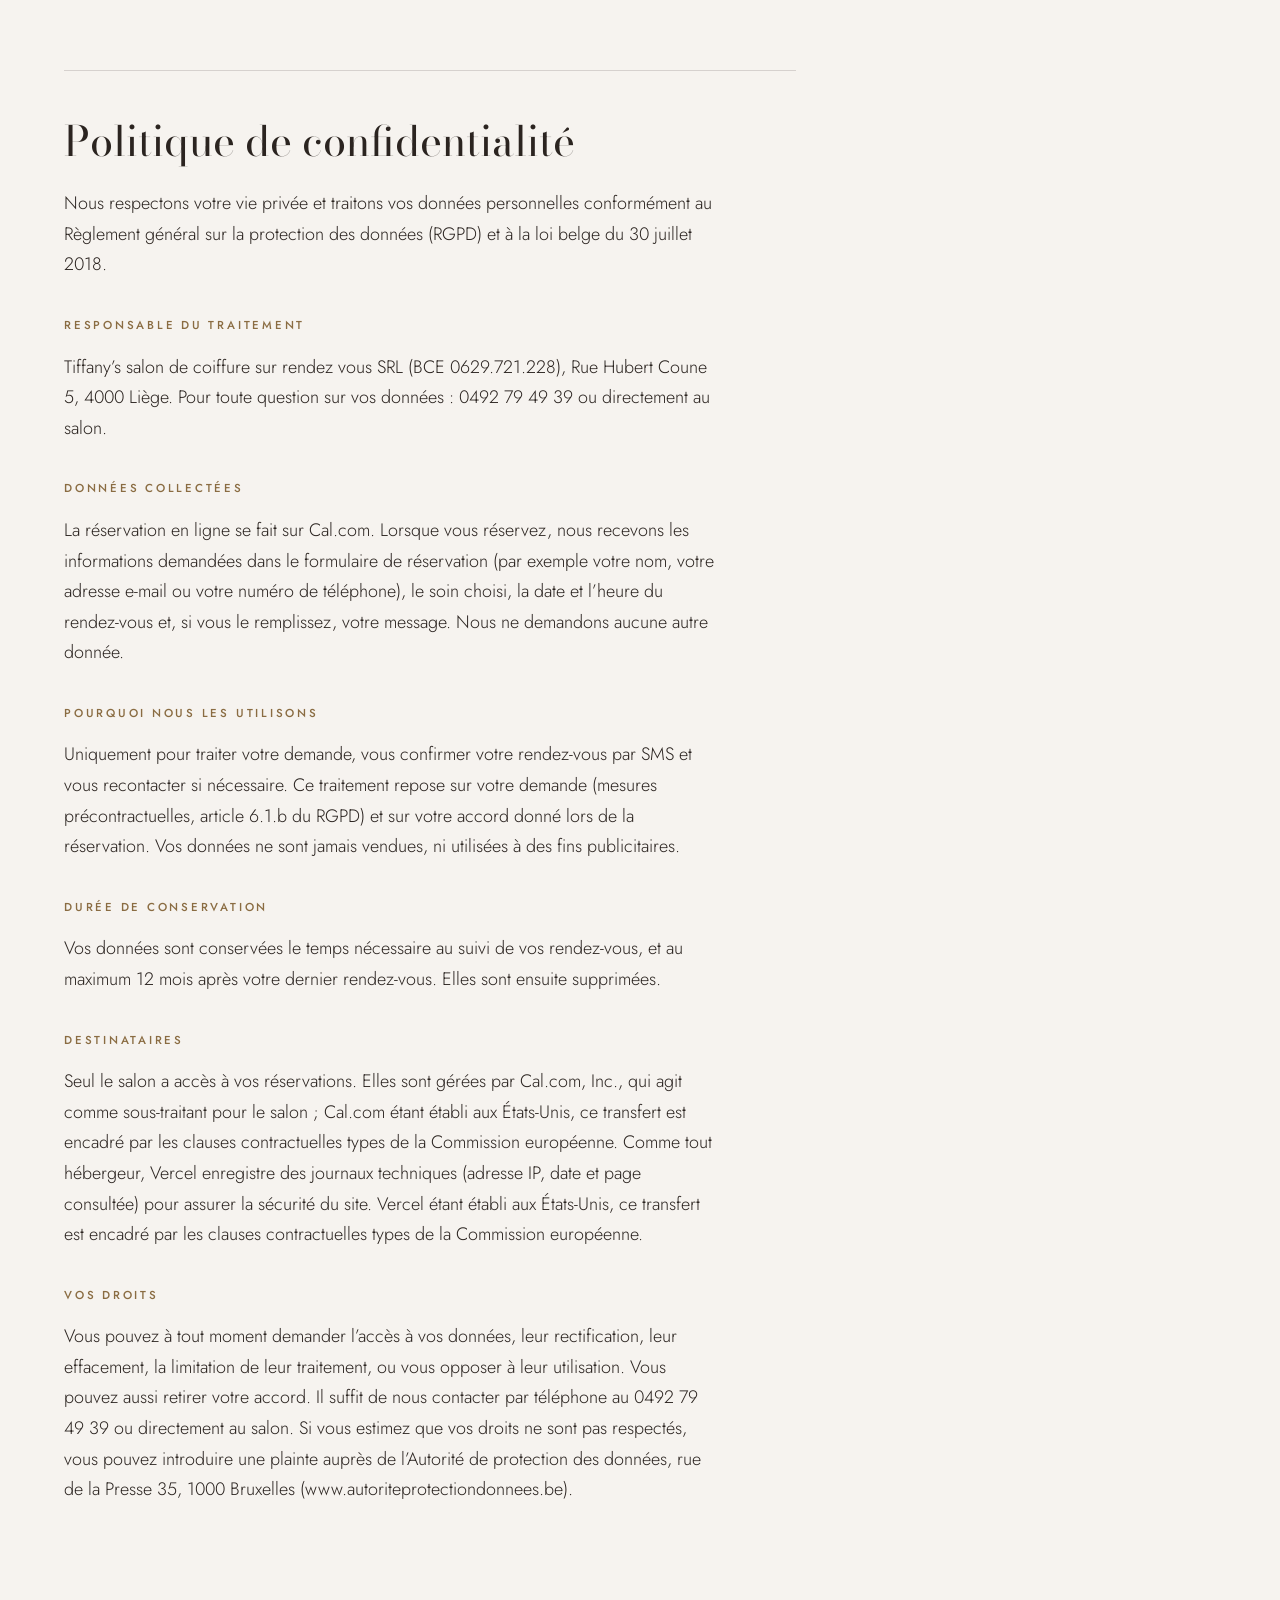
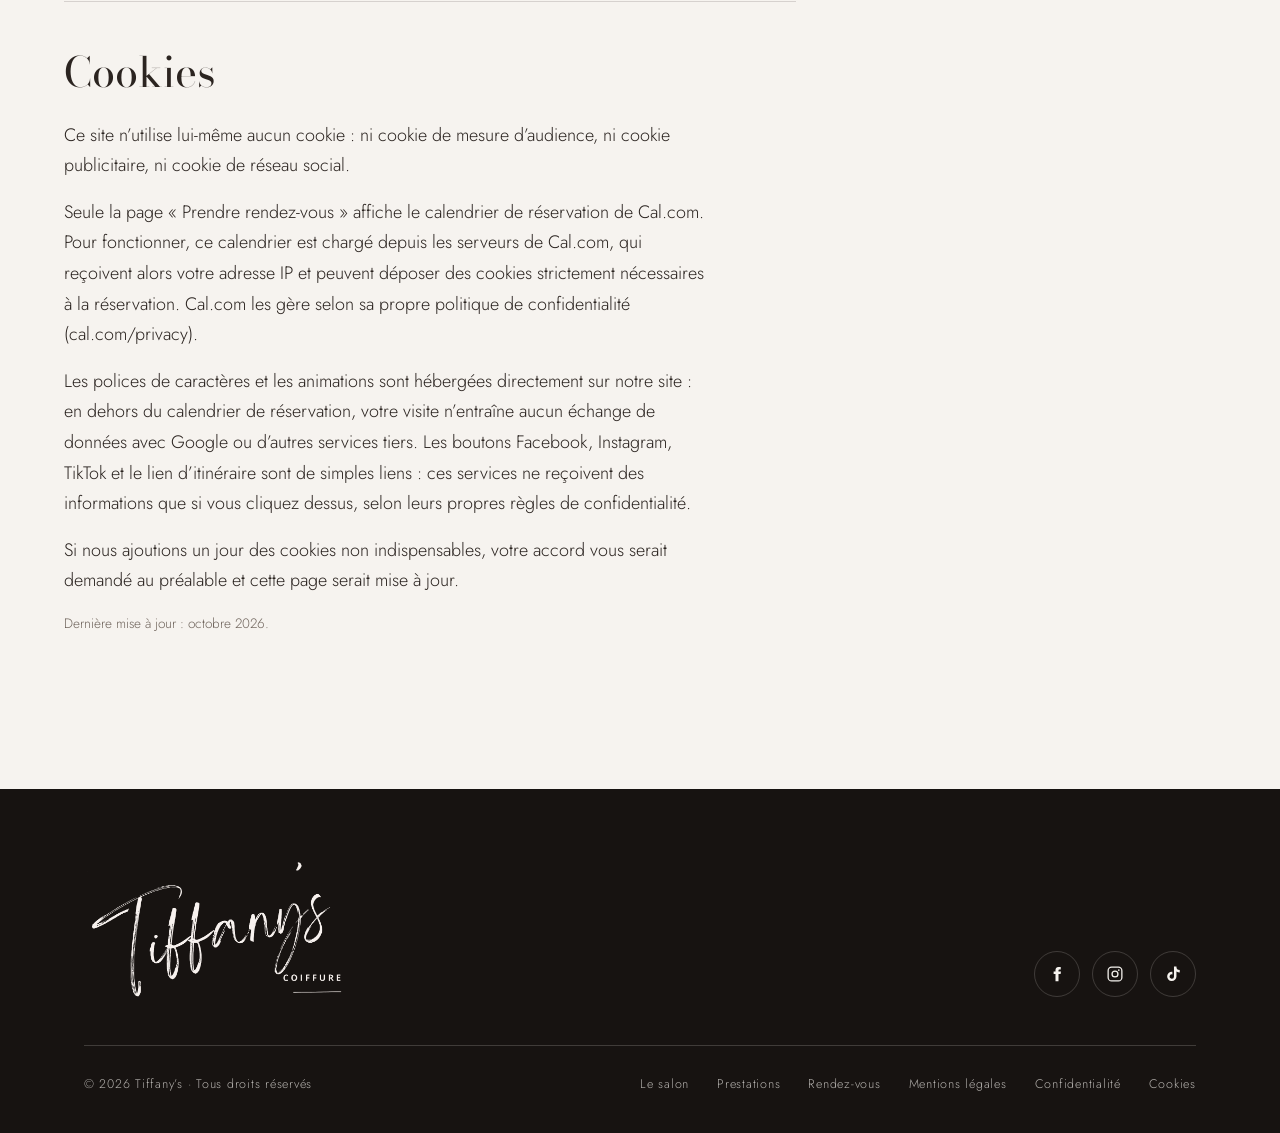
==== commit ad0e9e31: "Rendez-vous : calendrier Cal.com intégré dans la page du site La page « Prendre rendez-vous » affich" ====
--- a/mentions-legales.html
+++ b/mentions-legales.html
@@ -26,7 +26,7 @@
         <a href="index.html#salon">Le salon</a>
         <a href="index.html#prestations">Prestations</a>
         <a href="index.html#visite">Contact</a>
-        <a class="btn" href="https://cal.com/tiffany-s">Rendez-vous</a>
+        <a class="btn" href="prendre-rendez-vous.html">Rendez-vous</a>
       </nav>
       <button class="burger" type="button" id="burger" aria-label="Ouvrir le menu" aria-expanded="false" aria-controls="menu-mobile"><span></span><span></span></button>
     </div>
@@ -37,7 +37,7 @@
       <li><a href="index.html#salon">Le salon</a></li>
       <li><a href="index.html#prestations">Prestations</a></li>
       <li><a href="index.html#visite">Contact</a></li>
-      <li><a href="https://cal.com/tiffany-s"><em>Rendez-vous</em></a></li>
+      <li><a href="prendre-rendez-vous.html"><em>Rendez-vous</em></a></li>
     </ul>
     <div class="menu-mobile__pied">
       <span>Rue Hubert Coune 5, 4000 Liège</span>
@@ -107,8 +107,9 @@
 
       <section id="cookies" class="legal__bloc">
         <h2>Cookies</h2>
-        <p>Ce site n’utilise aucun cookie : ni cookie de mesure d’audience, ni cookie publicitaire, ni cookie de réseau social. C’est pourquoi aucun bandeau de consentement ne s’affiche.</p>
-        <p>Les polices de caractères et les animations sont hébergées directement sur notre site : votre visite n’entraîne aucun échange de données avec Google ou d’autres services tiers. Les boutons Facebook, Instagram, TikTok et le lien d’itinéraire sont de simples liens : ces services ne reçoivent des informations que si vous cliquez dessus, selon leurs propres règles de confidentialité.</p>
+        <p>Ce site n’utilise lui-même aucun cookie : ni cookie de mesure d’audience, ni cookie publicitaire, ni cookie de réseau social.</p>
+        <p>Seule la page « Prendre rendez-vous » affiche le calendrier de réservation de Cal.com. Pour fonctionner, ce calendrier est chargé depuis les serveurs de Cal.com, qui reçoivent alors votre adresse IP et peuvent déposer des cookies strictement nécessaires à la réservation. Cal.com les gère selon sa propre politique de confidentialité (cal.com/privacy).</p>
+        <p>Les polices de caractères et les animations sont hébergées directement sur notre site : en dehors du calendrier de réservation, votre visite n’entraîne aucun échange de données avec Google ou d’autres services tiers. Les boutons Facebook, Instagram, TikTok et le lien d’itinéraire sont de simples liens : ces services ne reçoivent des informations que si vous cliquez dessus, selon leurs propres règles de confidentialité.</p>
         <p>Si nous ajoutions un jour des cookies non indispensables, votre accord vous serait demandé au préalable et cette page serait mise à jour.</p>
         <p class="legal__maj">Dernière mise à jour : octobre 2026.</p>
       </section>
@@ -130,7 +131,7 @@
         <nav aria-label="Liens de pied de page">
           <a class="lien" href="index.html#salon">Le salon</a>
           <a class="lien" href="index.html#prestations">Prestations</a>
-          <a class="lien" href="https://cal.com/tiffany-s">Rendez-vous</a>
+          <a class="lien" href="prendre-rendez-vous.html">Rendez-vous</a>
           <a class="lien" href="mentions-legales.html">Mentions légales</a>
           <a class="lien" href="mentions-legales.html#confidentialite">Confidentialité</a>
           <a class="lien" href="mentions-legales.html#cookies">Cookies</a>
--- a/assets/style.css
+++ b/assets/style.css
@@ -477,16 +477,30 @@
 .pied__bas nav { display: flex; flex-wrap: wrap; gap: 8px 28px; }
 .pied__bas a { text-decoration: none; }
 
+/* ---------- Page rendez-vous ---------- */
+.rdv-tete { padding-block: calc(150px + env(safe-area-inset-top, 0px)) clamp(48px, 6vw, 80px); }
+.rdv-tete .wrap { display: grid; gap: 24px; }
+.rdv-tete .titre { font-size: clamp(2.8rem, 8vw, 6.6rem); }
+.rdv { display: grid; grid-template-columns: minmax(0, 7fr) minmax(0, 4fr); gap: clamp(40px, 6vw, 96px); align-items: start; padding-bottom: clamp(80px, 12vw, 160px); }
+.rdv-cal { min-width: 0; min-height: 640px; }
+
+.rdv-aside { display: grid; gap: 32px; position: sticky; top: 110px; min-width: 0; }
+.carte-contact { background: var(--ebene); color: var(--porcelaine); padding: clamp(28px, 3vw, 40px); display: grid; gap: 18px; }
+.carte-contact .eyebrow { color: var(--champagne-clair); }
+.carte-contact p { margin: 0; color: rgba(246, 243, 239, 0.75); }
+.carte-contact .tel { font-family: var(--f-display); font-size: clamp(1.6rem, 2.6vw, 2.1rem); color: var(--porcelaine); text-decoration: none; font-variant-numeric: lining-nums; }
+.carte-contact .horaires div { padding-block: 10px; }
+
 /* ---------- Responsive ---------- */
 @media (max-width: 960px) {
   .nav { display: none; }
   .burger { display: block; }
-  .heros__grille, .philo, .tarifs, .soin, .visite { grid-template-columns: minmax(0, 1fr); }
+  .heros__grille, .philo, .tarifs, .soin, .visite, .rdv { grid-template-columns: minmax(0, 1fr); }
   .heros { align-items: flex-start; }
   .heros__visuel { justify-self: start; max-width: 400px; width: calc(100% - 24px); }
   .heros::before { width: 100%; top: auto; height: 34%; }
   .heros__legende { display: none; }
-  .tarifs__intro { position: static; }
+  .tarifs__intro, .rdv-aside { position: static; }
   .philo__visuel { margin-right: 24px; }
   .defiler { display: none; }
 }
